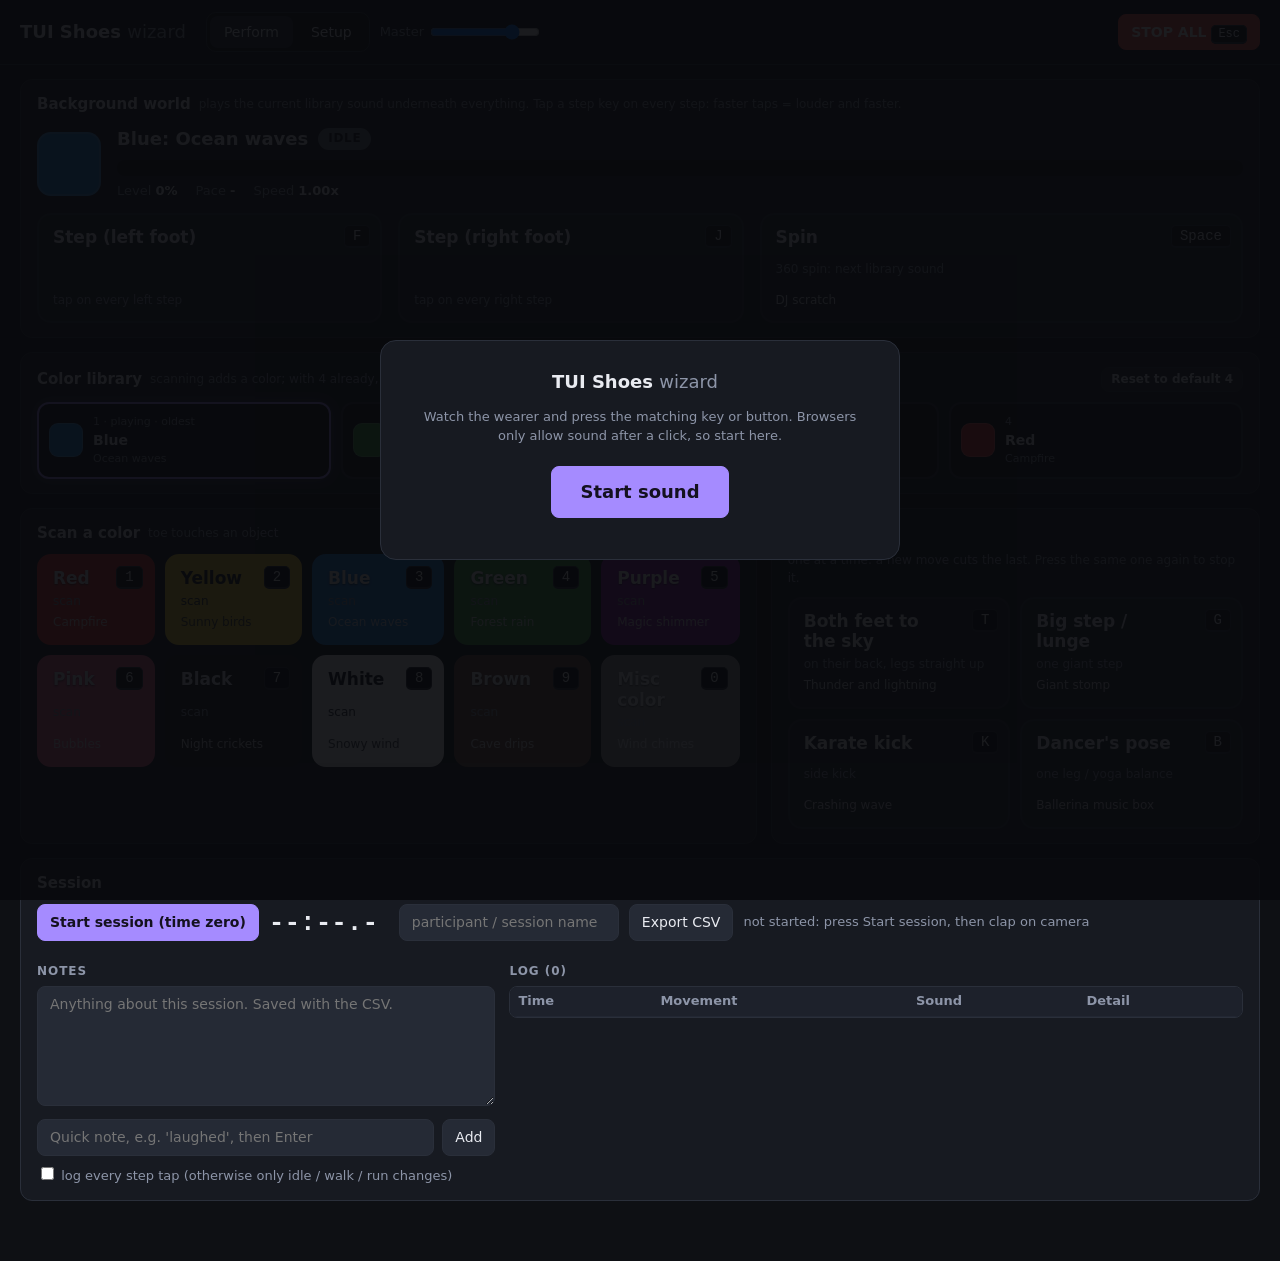
==== wizard/index.html @ 1b14ff3b "Add Wizard of Oz soundboard: tap-tempo world loop, color library, one-at-a-time moves, session log w" ====
<!doctype html>
<html lang="en">
<head>
<meta charset="utf-8">
<meta name="viewport" content="width=device-width,initial-scale=1">
<title>TUI Shoes: Wizard</title>
<link rel="icon" href="data:,">
<style>
:root{--bg:#0e1014;--panel:#171a21;--line:#2a2f3a;--text:#e9ebf1;--mute:#8d95a8;--accent:#a58bff;--ok:#4cc38a;--bad:#f5554a;--warn:#f5a54a}
*{box-sizing:border-box}
body{margin:0;background:var(--bg);color:var(--text);font:14px/1.45 system-ui,-apple-system,"Segoe UI",Roboto,sans-serif}
header{display:flex;flex-wrap:wrap;gap:10px;align-items:center;padding:12px 20px;border-bottom:1px solid var(--line);position:sticky;top:0;background:var(--bg);z-index:5}
h1{font-size:18px;margin:0 10px 0 0}
h1 span{color:var(--mute);font-weight:400}
h2{margin:0 0 10px;font-size:15px;display:flex;align-items:center;gap:8px;flex-wrap:wrap}
h3{margin:12px 0 6px;font-size:12px;color:var(--mute);text-transform:uppercase;letter-spacing:.08em}
button,select,input,textarea{background:#252a35;color:var(--text);border:1px solid var(--line);border-radius:8px;padding:7px 12px;font:inherit}
button{cursor:pointer}
button:hover{border-color:var(--accent)}
button.primary{background:var(--accent);border-color:var(--accent);color:#14111f;font-weight:650}
button.small{padding:3px 9px;font-size:12px}
.panic{background:var(--bad);border-color:var(--bad);color:#fff;font-weight:700;margin-left:auto}
.tabs{display:flex;gap:4px;background:#0a0c10;border:1px solid var(--line);border-radius:10px;padding:3px}
.tabs button{border:0;background:transparent;padding:6px 14px}
.tabs button.on{background:#252a35}
.tag{font-size:12px;color:var(--mute);font-weight:400}
.help{color:var(--mute);font-size:13px}
kbd{background:#0a0c10;border:1px solid var(--line);border-bottom-width:2px;border-radius:5px;padding:1px 6px;font:12px ui-monospace,Menlo,monospace;color:var(--text)}
main{display:grid;grid-template-columns:1fr 1fr;gap:14px;padding:14px 20px 60px;max-width:1400px;margin:0 auto}
.hidden{display:none!important}
.panel{background:var(--panel);border:1px solid var(--line);border-radius:12px;padding:14px 16px}
.full{grid-column:1/-1}
@media(max-width:900px){main{grid-template-columns:1fr}}
/* pads */
.pads{display:grid;gap:10px}
.pads.colors{grid-template-columns:repeat(5,1fr)}
.pads.moves{grid-template-columns:repeat(2,1fr)}
.pads.world{grid-template-columns:1fr 1fr 1.4fr}
@media(max-width:700px){.pads.colors{grid-template-columns:repeat(3,1fr)}}
.pad{position:relative;min-height:92px;border-radius:14px;border:2px solid var(--line);background:#1d212b;color:var(--text);text-align:left;padding:12px 14px;display:flex;flex-direction:column;justify-content:space-between;gap:4px;transition:transform .06s,box-shadow .15s}
.pad .nm{font-size:17px;font-weight:700;line-height:1.2;padding-right:44px}
.pad .hint{font-size:12px;color:var(--mute)}
.pad .snd{font-size:12px;opacity:.85}
.pad kbd{position:absolute;top:10px;right:10px;font-size:14px;padding:2px 8px}
.pad.hit{transform:scale(.97);box-shadow:0 0 0 3px var(--accent)}
.pad.playing{border-color:var(--accent);box-shadow:0 0 18px rgba(165,139,255,.35)}
.pad.color{min-height:84px}
.pad.color .nm{text-shadow:0 1px 2px rgba(0,0,0,.6)}
.pad.light{color:#14161c}
.pad.light .hint,.pad.light .snd{color:#2b2f3a}
.pad.light .nm{text-shadow:none}
.pad.big{min-height:110px}
/* world */
.world{display:grid;grid-template-columns:auto 1fr;gap:16px;align-items:center}
.swatch{width:64px;height:64px;border-radius:14px;background:#333;border:2px solid rgba(255,255,255,.15)}
.bar{height:16px;background:#0a0c10;border-radius:8px;overflow:hidden;position:relative}
.bar i{position:absolute;top:0;bottom:0;left:0;width:0;background:var(--accent);border-radius:8px;transition:width .1s}
.kv{display:flex;gap:18px;flex-wrap:wrap;font-size:13px;color:var(--mute);margin-top:6px}
.kv b{color:var(--text);font-variant-numeric:tabular-nums}
.badge{display:inline-block;padding:2px 10px;border-radius:999px;font-weight:700;font-size:12px;letter-spacing:.06em;background:#4a4f5c;color:#0e1014}
.badge.idle{background:#6b7280}.badge.walk{background:var(--ok)}.badge.run{background:var(--bad)}.badge.off{background:#2a2f3a;color:var(--mute)}
/* library */
.lib{display:grid;grid-template-columns:repeat(4,1fr);gap:10px}
.slot{border:2px solid var(--line);border-radius:12px;padding:10px;display:flex;gap:10px;align-items:center;background:#0f1217;min-height:62px}
.slot .sw{width:34px;height:34px;border-radius:9px;flex:none;border:1px solid rgba(255,255,255,.2)}
.slot.cur{border-color:var(--accent);box-shadow:0 0 14px rgba(165,139,255,.3)}
.slot .n{font-size:11px;color:var(--mute)}
.slot.empty{opacity:.4}
/* session */
.sessbar{display:flex;flex-wrap:wrap;gap:10px;align-items:center}
.clock{font:700 26px ui-monospace,Menlo,monospace;font-variant-numeric:tabular-nums;min-width:120px}
.sessgrid{display:grid;grid-template-columns:1fr 1.6fr;gap:14px;margin-top:10px}
@media(max-width:900px){.sessgrid{grid-template-columns:1fr}}
textarea{width:100%;min-height:120px;resize:vertical}
.logwrap{max-height:320px;overflow:auto;border:1px solid var(--line);border-radius:8px}
table.log{width:100%;border-collapse:collapse;font-size:13px}
table.log th{position:sticky;top:0;background:#1d212b;text-align:left;font-weight:600;color:var(--mute)}
table.log td,table.log th{padding:5px 8px;border-bottom:1px solid #222733}
table.log td.t{font-family:ui-monospace,Menlo,monospace;white-space:nowrap}
table.log tr.note td{color:var(--warn)}
table.log tr.sys td{color:var(--accent)}
/* setup */
table.setup{width:100%;border-collapse:collapse;font-size:13px}
table.setup th{text-align:left;color:var(--mute);font-weight:600;padding:6px}
table.setup td{padding:5px 6px;border-top:1px solid #222733;vertical-align:middle}
table.setup input[type=text]{width:100%;padding:5px 8px}
table.setup select{padding:5px 8px;max-width:220px}
table.setup input[type=range]{width:90px;vertical-align:middle}
table.setup input[type=color]{width:34px;height:28px;padding:0;border:0;background:none}
.keybtn{min-width:64px;font-family:ui-monospace,Menlo,monospace}
.keybtn.capturing{border-color:var(--warn);color:var(--warn)}
.filelab{font-size:12px;color:var(--mute);cursor:pointer;text-decoration:underline;white-space:nowrap}
.filelab input{display:none}
.grid2{display:grid;grid-template-columns:repeat(auto-fill,minmax(260px,1fr));gap:8px 18px}
.setrow{display:grid;grid-template-columns:150px 1fr 52px;gap:8px;align-items:center;font-size:13px}
.setrow input[type=range]{width:100%}
.btns{display:flex;flex-wrap:wrap;gap:8px;margin-top:10px}
/* overlays */
.overlay{position:fixed;inset:0;background:rgba(8,9,12,.92);display:flex;align-items:center;justify-content:center;z-index:20}
.overlay .card{background:var(--panel);border:1px solid var(--line);border-radius:16px;padding:28px 32px;max-width:520px;text-align:center}
.overlay .card button{font-size:18px;padding:12px 28px;margin-top:8px}
.flash{position:fixed;inset:0;background:#fff;opacity:0;pointer-events:none;z-index:30;transition:opacity .5s}
.flash.on{opacity:.85;transition:none}
.toast{position:fixed;bottom:20px;left:50%;transform:translateX(-50%);background:#252a35;border:1px solid var(--line);border-radius:10px;padding:10px 16px;z-index:25;opacity:0;transition:opacity .3s;pointer-events:none}
.toast.on{opacity:1}
</style>
</head>
<body>
<div class="overlay" id="startOverlay"><div class="card">
  <h1 style="margin-bottom:8px">TUI Shoes <span>wizard</span></h1>
  <p class="help">Watch the wearer and press the matching key or button. Browsers only allow sound after a click, so start here.</p>
  <button class="primary" id="startBtn">Start sound</button>
  <p class="help" id="startMsg"></p>
</div></div>

<header>
  <h1>TUI Shoes <span>wizard</span></h1>
  <nav class="tabs"><button data-tab="perform" class="on">Perform</button><button data-tab="setup">Setup</button></nav>
  <label class="help">Master <input type="range" id="masterVol" min="0" max="100" style="vertical-align:middle;width:110px"></label>
  <button class="panic" id="panicBtn" title="Stops every sound, including the background loop">STOP ALL <kbd>Esc</kbd></button>
</header>

<!-- ===================== PERFORM ===================== -->
<main id="perform">
  <section class="panel full">
    <h2>Background world <span class="tag">plays the current library sound underneath everything. Tap a step key on every step: faster taps = louder and faster.</span></h2>
    <div class="world">
      <div class="swatch" id="worldSwatch"></div>
      <div>
        <div style="display:flex;gap:10px;align-items:center;flex-wrap:wrap">
          <b style="font-size:18px" id="worldName">-</b>
          <span class="badge idle" id="worldState">IDLE</span>
        </div>
        <div class="bar" style="margin-top:8px"><i id="worldBar"></i></div>
        <div class="kv"><span>Level <b id="worldLevel">0%</b></span><span>Pace <b id="worldPace">-</b></span><span>Speed <b id="worldRate">1.00x</b></span><span id="worldDuck"></span></div>
      </div>
    </div>
    <div class="pads world" id="worldPads" style="margin-top:12px"></div>
  </section>

  <section class="panel full">
    <h2>Color library <span class="tag">scanning adds a color; with 4 already, the oldest is replaced. Spin moves to the next one.</span>
      <button class="small" id="libReset" style="margin-left:auto">Reset to default 4</button></h2>
    <div class="lib" id="lib"></div>
  </section>

  <section class="panel">
    <h2>Scan a color <span class="tag">toe touches an object</span></h2>
    <div class="pads colors" id="colorPads"></div>
  </section>

  <section class="panel">
    <h2>Moves <span class="tag">one at a time: a new move cuts the last. Press the same one again to stop it.</span></h2>
    <div class="pads moves" id="movePads"></div>
  </section>

  <section class="panel full">
    <h2>Session</h2>
    <div class="sessbar">
      <button class="primary" id="sessStart">Start session (time zero)</button>
      <span class="clock" id="sessClock">--:--.-</span>
      <input type="text" id="sessName" placeholder="participant / session name" style="min-width:220px">
      <button id="sessCsv">Export CSV</button>
      <span class="help" id="sessInfo"></span>
    </div>
    <div class="sessgrid">
      <div>
        <h3>Notes</h3>
        <textarea id="sessNotes" placeholder="Anything about this session. Saved with the CSV."></textarea>
        <div style="display:flex;gap:8px;margin-top:8px">
          <input type="text" id="quickNote" placeholder="Quick note, e.g. 'laughed', then Enter" style="flex:1">
          <button id="quickNoteBtn">Add</button>
        </div>
        <label class="help" style="display:block;margin-top:8px"><input type="checkbox" id="logEveryStep"> log every step tap (otherwise only idle / walk / run changes)</label>
      </div>
      <div>
        <h3>Log <span id="logCount"></span></h3>
        <div class="logwrap"><table class="log"><thead><tr><th>Time</th><th>Movement</th><th>Sound</th><th>Detail</th></tr></thead><tbody id="logBody"></tbody></table></div>
      </div>
    </div>
  </section>
</main>

<!-- ===================== SETUP ===================== -->
<main id="setup" class="hidden">
  <section class="panel full">
    <h2>Inputs <span class="tag">rename, change keys, swap sounds, add or remove. Saved in this browser automatically.</span></h2>
    <div style="overflow-x:auto"><table class="setup" id="setupTable"></table></div>
    <div class="btns">
      <button id="addMove">+ Add move</button>
      <button id="addColor">+ Add color</button>
      <button id="addStep">+ Add step key</button>
    </div>
    <p class="help">Types: <b>step</b> = tap on every step (drives the background loop's volume), <b>spin</b> = next library sound (with its own transition sound), <b>color</b> = a scan that goes into the library, <b>move</b> = a one-shot movement sound. <kbd>Esc</kbd> is always STOP ALL. Click a key, then press the new key.</p>
  </section>

  <section class="panel">
    <h2>Background world: walk / run by tap speed</h2>
    <div class="grid2" id="worldSettings"></div>
  </section>

  <section class="panel">
    <h2>Library</h2>
    <div class="setrow"><span>Library size</span><input type="range" id="libSize" min="1" max="8"><span class="help" id="libSizeN"></span></div>
    <h3>Starts with</h3>
    <div id="libDefaults" style="display:grid;grid-template-columns:repeat(2,1fr);gap:8px"></div>
    <h3>Scan sound</h3>
    <div style="display:flex;gap:8px;align-items:center;flex-wrap:wrap" id="scanCueRow"></div>
  </section>

  <section class="panel full">
    <h2>Save / load this setup</h2>
    <div class="btns" style="margin-top:0">
      <button id="exportCfg">Export setup (with sound files)</button>
      <label class="filelab" style="align-self:center"><button id="importBtn" onclick="this.nextElementSibling.click()" type="button">Import setup</button><input type="file" id="importCfg" accept=".json,application/json"></label>
      <button id="resetCfg">Reset everything to defaults</button>
    </div>
    <p class="help">The export is one .json file that includes any sound files you loaded, so you can move the whole setup to another laptop.</p>
  </section>
</main>

<div class="flash" id="flash"></div>
<div class="toast" id="toast"></div>

<script>
'use strict';
const $ = id => document.getElementById(id);
const clamp = (v, a, b) => Math.min(b, Math.max(a, v));
const R = Math.random;
const SR = 44100;
const uid = p => p + Math.random().toString(36).slice(2, 8);
const keyLabel = k => k === ' ' ? 'Space' : (k || '').toUpperCase();
function toast(msg){ const t = $('toast'); t.textContent = msg; t.classList.add('on'); clearTimeout(toast.h); toast.h = setTimeout(() => t.classList.remove('on'), 2500); }
function load(k, d){ try{ const v = localStorage.getItem('wiz_' + k); return v ? JSON.parse(v) : d; }catch(e){ return d; } }
function save(k, v){ try{ localStorage.setItem('wiz_' + k, JSON.stringify(v)); }catch(e){ toast('Could not save: ' + e.message); } }

// =====================================================================
// Built-in placeholder sounds (made in the browser, no files needed)
// =====================================================================
function noiseBuf(oc, sec, brown){
  const b = oc.createBuffer(1, Math.round(oc.sampleRate * sec), oc.sampleRate), d = b.getChannelData(0);
  let last = 0;
  for (let i = 0; i < d.length; i++){ const w = R() * 2 - 1; if (brown){ last = (last + 0.02 * w) / 1.02; d[i] = last * 3.5; } else d[i] = w; }
  return b;
}
function out(oc, nodes){ for (let i = 0; i < nodes.length - 1; i++) nodes[i].connect(nodes[i + 1]); nodes[nodes.length - 1].connect(oc.destination); return nodes[0]; }
function filt(oc, type, f, q){ const n = oc.createBiquadFilter(); n.type = type; n.frequency.value = f; if (q) n.Q.value = q; return n; }
function gainN(oc, v){ const g = oc.createGain(); g.gain.value = v; return g; }
function panN(oc, p){ const n = oc.createStereoPanner(); n.pan.value = clamp(p, -1, 1); return n; }
function envG(oc, t, peak, attack, decay){
  const g = oc.createGain(); g.gain.setValueAtTime(0.0001, t);
  g.gain.exponentialRampToValueAtTime(peak, t + attack); g.gain.exponentialRampToValueAtTime(0.0001, t + attack + decay); return g;
}
function bufSrc(oc, buf){ const s = oc.createBufferSource(); s.buffer = buf; return s; }
function burst(oc, nb, t, dur, peak, type, freq, q, p = 0){
  const s = bufSrc(oc, nb); out(oc, [s, filt(oc, type, freq, q), envG(oc, t, peak, 0.001, dur), panN(oc, p)]);
  s.start(t, R() * 0.4); s.stop(t + dur + 0.03);
}
function tone(oc, {type = 'sine', f, f2, t, dur, peak, attack = 0.005, p = 0}){
  const o = oc.createOscillator(); o.type = type; o.frequency.setValueAtTime(f, t);
  if (f2) o.frequency.exponentialRampToValueAtTime(f2, t + attack + dur * 0.7);
  out(oc, [o, envG(oc, t, peak, attack, dur), panN(oc, p)]); o.start(t); o.stop(t + attack + dur + 0.05);
}
function noiseBed(oc, sec, type, f, q, level, brown){ const s = bufSrc(oc, noiseBuf(oc, sec + 1, brown)); out(oc, [s, filt(oc, type, f, q), gainN(oc, level)]); s.start(0); return s; }
function curve(sec, fn, n = 600){ const c = new Float32Array(n); for (let k = 0; k < n; k++) c[k] = fn(k / (n - 1) * sec); return c; }
const midi = m => 440 * Math.pow(2, (m - 69) / 12);
// blend the end into the start so a loop has no click
function loopable(buf, fade = 0.3){
  const N = Math.round(fade * buf.sampleRate), L = buf.length - N;
  const o = new AudioBuffer({numberOfChannels: buf.numberOfChannels, length: L, sampleRate: buf.sampleRate});
  for (let c = 0; c < buf.numberOfChannels; c++){
    const s = buf.getChannelData(c), d = o.getChannelData(c); d.set(s.subarray(0, L));
    for (let i = 0; i < N; i++){ const a = Math.sin(i / N * Math.PI / 2), b = Math.cos(i / N * Math.PI / 2); d[i] = s[i] * a + s[L + i] * b; }
  }
  return o;
}

const BUILTINS = {
  // ---------- loops (background world) ----------
  fire:    {label: 'Campfire', loop: true, sec: 8, make(oc, sec){
    noiseBed(oc, sec, 'lowpass', 500, 0, 0.55, true);
    const nb = noiseBuf(oc, 1);
    for (let i = 0; i < 380; i++) burst(oc, nb, R() * sec, 0.002 + R() * 0.012, 0.03 + R() ** 3 * 0.6, 'bandpass', 800 + R() * 3500, 2, R() * 1.2 - 0.6);
    for (let i = 0; i < 14; i++) burst(oc, nb, R() * sec, 0.04, 0.5, 'lowpass', 1500, 0.7, R() - 0.5);
  }},
  birds:   {label: 'Sunny birds', loop: true, sec: 8, make(oc, sec){
    noiseBed(oc, sec, 'highpass', 2500, 0.7, 0.015);
    for (let i = 0; i < 24; i++){
      const t = R() * (sec - 0.6), base = 2600 + R() * 2000, n = 2 + Math.floor(R() * 4), p = R() * 1.6 - 0.8;
      for (let j = 0; j < n; j++) tone(oc, {f: base * (0.9 + R() * 0.2), f2: base * (1.3 + R() * 0.4), t: t + j * 0.09, dur: 0.06, peak: 0.07 + R() * 0.06, attack: 0.004, p});
    }
  }},
  ocean:   {label: 'Ocean waves', loop: true, sec: 8, make(oc, sec){
    [[-0.5, 0], [0.5, 0.5]].forEach(([p, off]) => {
      const s1 = bufSrc(oc, noiseBuf(oc, sec + 1)), g1 = oc.createGain();
      g1.gain.setValueCurveAtTime(curve(sec, t => 0.06 + 0.55 * Math.sin(Math.PI * (((t % 4) / 4 + off / 4) % 1)) ** 2), 0, sec);
      out(oc, [s1, filt(oc, 'lowpass', 650), g1, panN(oc, p)]); s1.start(0);
      const s2 = bufSrc(oc, noiseBuf(oc, sec + 1)), g2 = oc.createGain();
      g2.gain.setValueCurveAtTime(curve(sec, t => 0.01 + 0.22 * Math.max(0, Math.sin(Math.PI * (((t % 4) / 4 + off / 4 + 0.85) % 1))) ** 6), 0, sec);
      out(oc, [s2, filt(oc, 'bandpass', 2600, 0.7), g2, panN(oc, p)]); s2.start(0);
    });
  }},
  rain:    {label: 'Forest rain', loop: true, sec: 8, make(oc, sec){
    const s = bufSrc(oc, noiseBuf(oc, sec + 1)); out(oc, [s, filt(oc, 'highpass', 500), filt(oc, 'lowpass', 3500), gainN(oc, 0.3)]); s.start(0);
    const nb = noiseBuf(oc, 1);
    for (let i = 0; i < 900; i++) burst(oc, nb, R() * sec, 0.008 + R() * 0.03, 0.04 + R() * R() * 0.35, 'bandpass', 1500 + R() * 5500, 1.5, R() * 2 - 1);
  }},
  shimmer: {label: 'Magic shimmer', loop: true, sec: 8, make(oc, sec){
    [74, 78, 81, 85].forEach((m, i) => {
      const o = oc.createOscillator(); o.frequency.value = midi(m);
      const g = gainN(oc, 0.045), lfo = oc.createOscillator(), lg = gainN(oc, 0.03);
      lfo.frequency.value = 0.25 * (i + 1); lfo.connect(lg); lg.connect(g.gain);
      out(oc, [o, g, panN(oc, i / 2 - 0.75)]); o.start(0); o.stop(sec); lfo.start(0); lfo.stop(sec);
    });
    for (let i = 0; i < 26; i++) tone(oc, {f: 1800 + R() * 4000, t: R() * (sec - 0.6), dur: 0.5, peak: 0.04, attack: 0.01, p: R() * 2 - 1});
  }},
  bubbles: {label: 'Bubbles', loop: true, sec: 8, make(oc, sec){
    noiseBed(oc, sec, 'lowpass', 400, 0, 0.06);
    for (let i = 0; i < 45; i++){ const f = 250 + R() * 700; tone(oc, {f, f2: f * (2 + R()), t: R() * (sec - 0.2), dur: 0.09, peak: 0.12 + R() * 0.15, attack: 0.003, p: R() * 1.6 - 0.8}); }
  }},
  night:   {label: 'Night crickets', loop: true, sec: 8, make(oc, sec){
    noiseBed(oc, sec, 'lowpass', 250, 0, 0.15, true);
    const o = oc.createOscillator(); o.frequency.value = 55; out(oc, [o, gainN(oc, 0.05)]); o.start(0); o.stop(sec);
    [[4400, -0.5, 0], [5100, 0.5, 0.4]].forEach(([f, p, off]) => {
      for (let t = off; t < sec - 0.3; t += 0.8 + R() * 0.4){ const n = 3 + Math.floor(R() * 3); for (let j = 0; j < n; j++) tone(oc, {f, t: t + j * 0.04, dur: 0.018, peak: 0.035, attack: 0.002, p}); }
    });
  }},
  wind:    {label: 'Snowy wind', loop: true, sec: 8, make(oc, sec){
    [[-0.5, 0], [0.5, 1.7]].forEach(([p, ph]) => {
      const s = bufSrc(oc, noiseBuf(oc, sec + 1)), bp = filt(oc, 'bandpass', 600, 1.2), g = oc.createGain();
      bp.frequency.setValueCurveAtTime(curve(sec, t => 350 + 500 * (0.5 + 0.5 * Math.sin(2 * Math.PI * t / 8 + ph))), 0, sec);
      g.gain.setValueCurveAtTime(curve(sec, t => 0.12 + 0.25 * (0.5 + 0.5 * Math.sin(2 * Math.PI * t / 4 + ph))), 0, sec);
      out(oc, [s, bp, g, panN(oc, p)]); s.start(0);
    });
  }},
  cave:    {label: 'Cave drips', loop: true, sec: 8, make(oc, sec){
    noiseBed(oc, sec, 'lowpass', 160, 0, 0.6, true);
    for (let i = 0; i < 16; i++){
      const t = R() * (sec - 0.6), f = 700 + R() * 900, p = R() * 1.6 - 0.8;
      [[0, 1], [0.19, 0.38], [0.38, 0.14]].forEach(([dt, a]) => tone(oc, {f, f2: f * 1.7, t: t + dt, dur: 0.06, peak: 0.22 * a, attack: 0.002, p}));
    }
  }},
  chimes:  {label: 'Wind chimes', loop: true, sec: 8, make(oc, sec){
    noiseBed(oc, sec, 'lowpass', 400, 0, 0.05);
    const notes = [72, 74, 76, 79, 81, 84, 86, 88];
    for (let i = 0; i < 18; i++){
      const t = 0.05 + R() * (sec - 0.6), f = midi(notes[Math.floor(R() * notes.length)]), p = R() * 1.6 - 0.8;
      [[1, 1], [2.76, 0.35], [5.4, 0.15]].forEach(([m, a]) => tone(oc, {f: f * m, t, dur: 2.8 / m, peak: 0.13 * a, attack: 0.004, p}));
    }
  }},
  // ---------- one-shots (moves, transitions) ----------
  thunder: {label: 'Thunder and lightning', loop: false, sec: 6, make(oc, sec){
    const nb = noiseBuf(oc, 1);
    burst(oc, nb, 0.02, 0.5, 0.5, 'highpass', 3000, 0.7, 0.3);
    burst(oc, nb, 0.05, 0.3, 0.9, 'highpass', 1200, 0.7, -0.2);
    burst(oc, nb, 0.08, 0.6, 0.7, 'bandpass', 600, 1, 0);
    const s = bufSrc(oc, noiseBuf(oc, sec + 1, true)), g = oc.createGain();
    g.gain.setValueCurveAtTime(curve(sec, t => t < 0.35 ? t / 0.35 : Math.exp(-(t - 0.35) / 1.6) * (0.7 + 0.3 * Math.sin(t * 5) * Math.sin(t * 1.3))), 0, sec);
    out(oc, [s, filt(oc, 'lowpass', 220), g, gainN(oc, 1.3)]); s.start(0);
  }},
  stomp:   {label: 'Giant stomp', loop: false, sec: 2.8, make(oc){
    const nb = noiseBuf(oc, 1);
    tone(oc, {f: 75, f2: 30, t: 0.02, dur: 1.2, peak: 1.0, attack: 0.005});
    burst(oc, nb, 0.01, 0.5, 1.0, 'lowpass', 150, 0.7);
    burst(oc, nb, 0.01, 0.25, 0.5, 'bandpass', 400, 0.8);
    for (let i = 0; i < 30; i++){ const t = 0.08 + R() * 0.9; burst(oc, nb, t, 0.01 + R() * 0.03, (0.05 + R() * 0.15) * (1 - t), 'bandpass', 900 + R() * 2500, 1.5, R() * 1.4 - 0.7); }
    const s = bufSrc(oc, noiseBuf(oc, 3, true)); out(oc, [s, filt(oc, 'lowpass', 100), envG(oc, 0.02, 0.5, 0.05, 2.2)]); s.start(0);
  }},
  wave:    {label: 'Crashing wave', loop: false, sec: 5, make(oc){
    const s1 = bufSrc(oc, noiseBuf(oc, 5)), lp = filt(oc, 'lowpass', 300), g1 = oc.createGain();
    lp.frequency.setValueAtTime(300, 0); lp.frequency.linearRampToValueAtTime(2800, 1.7);
    g1.gain.setValueAtTime(0.02, 0); g1.gain.linearRampToValueAtTime(0.6, 1.7); g1.gain.exponentialRampToValueAtTime(0.0001, 3.2);
    out(oc, [s1, lp, g1]); s1.start(0);
    const s2 = bufSrc(oc, noiseBuf(oc, 5)); out(oc, [s2, filt(oc, 'highpass', 150), envG(oc, 1.6, 1.0, 0.1, 3.2)]); s2.start(0);
    const s3 = bufSrc(oc, noiseBuf(oc, 5)); out(oc, [s3, filt(oc, 'bandpass', 5000, 0.8), envG(oc, 1.8, 0.35, 0.2, 2.8)]); s3.start(0);
    tone(oc, {f: 65, f2: 40, t: 1.65, dur: 1.0, peak: 0.6});
  }},
  ballerina: {label: 'Ballerina music box', loop: false, sec: 8.5, make(oc){
    const mel = [76, 79, 84, 83, 79, 76, 77, 81, 86, 84, 81, 77, 76, 79, 84, 86, 84, 83, 81, 79, 77, 76, 72, 0];
    const bass = [48, 53, 48, 55, 48, 53, 55, 48], step = 0.3;
    mel.forEach((m, i) => { if (!m) return; const t = 0.05 + i * step, f = midi(m), p = (i % 3 - 1) * 0.3;
      tone(oc, {f, t, dur: 1.1, peak: 0.22, attack: 0.003, p}); tone(oc, {f: f * 3, t, dur: 0.4, peak: 0.05, attack: 0.002, p}); });
    bass.forEach((m, i) => tone(oc, {type: 'triangle', f: midi(m), t: 0.05 + i * 3 * step, dur: 0.8, peak: 0.12}));
  }},
  scratch: {label: 'DJ scratch', loop: false, sec: 0.9, make(oc, sec){
    const fc = curve(sec, t => 150 + 650 * Math.abs(Math.sin(2 * Math.PI * t * 2.2)), 200);
    const o = oc.createOscillator(); o.type = 'sawtooth'; o.frequency.setValueCurveAtTime(fc, 0, sec);
    const bp = filt(oc, 'bandpass', 800, 1.5); bp.frequency.setValueCurveAtTime(fc.map(v => v * 3), 0, sec);
    const n = bufSrc(oc, noiseBuf(oc, 1)), ng = gainN(oc, 0.4), g = oc.createGain();
    g.gain.setValueCurveAtTime(curve(sec, t => Math.sqrt(Math.sin(Math.PI * t / sec)) * (0.35 + 0.65 * Math.abs(Math.sin(2 * Math.PI * t * 2.2))), 200), 0, sec);
    o.connect(bp); n.connect(ng); ng.connect(bp); out(oc, [bp, g, gainN(oc, 0.8)]);
    o.start(0); o.stop(sec); n.start(0); n.stop(sec);
  }},
  scan:    {label: 'Scan blip', loop: false, sec: 0.4, make(oc){
    tone(oc, {f: 1200, t: 0.01, dur: 0.08, peak: 0.25}); tone(oc, {f: 1800, t: 0.12, dur: 0.12, peak: 0.25});
  }},
};
const builtinLabel = id => (BUILTINS[id] || {}).label || id;

// =====================================================================
// Setup (config) with defaults
// =====================================================================
function defaultConfig(){
  const color = (id, name, hex, key, builtin) => ({id, type: 'color', name, hint: 'scan', key, color: hex, sound: {builtin}, volume: 80});
  return {
    version: 1,
    inputs: [
      {id: 'stepL', type: 'step', name: 'Step (left foot)', hint: 'tap on every left step', key: 'f'},
      {id: 'stepR', type: 'step', name: 'Step (right foot)', hint: 'tap on every right step', key: 'j'},
      {id: 'spin', type: 'spin', name: 'Spin', hint: '360 spin: next library sound', key: ' ', sound: {builtin: 'scratch'}, volume: 90},
      color('red', 'Red', '#e53935', '1', 'fire'),
      color('yellow', 'Yellow', '#fdd835', '2', 'birds'),
      color('blue', 'Blue', '#1e88e5', '3', 'ocean'),
      color('green', 'Green', '#43a047', '4', 'rain'),
      color('purple', 'Purple', '#8e24aa', '5', 'shimmer'),
      color('pink', 'Pink', '#f06292', '6', 'bubbles'),
      color('black', 'Black', '#1b1b1b', '7', 'night'),
      color('white', 'White', '#f5f5f5', '8', 'wind'),
      color('brown', 'Brown', '#795548', '9', 'cave'),
      color('misc', 'Misc color', '#9e9e9e', '0', 'chimes'),
      {id: 'sky', type: 'move', name: 'Both feet to the sky', hint: 'on their back, legs straight up', key: 't', sound: {builtin: 'thunder'}, volume: 100},
      {id: 'lunge', type: 'move', name: 'Big step / lunge', hint: 'one giant step', key: 'g', sound: {builtin: 'stomp'}, volume: 100},
      {id: 'kick', type: 'move', name: 'Karate kick', hint: 'side kick', key: 'k', sound: {builtin: 'wave'}, volume: 100},
      {id: 'dancer', type: 'move', name: "Dancer's pose", hint: 'one leg / yoga balance', key: 'b', sound: {builtin: 'ballerina'}, volume: 90},
    ],
    library: {size: 4, defaults: ['blue', 'green', 'yellow', 'red']},
    world: {idle: 25, walk: 60, run: 100, walkMs: 600, runMs: 350, stopMs: 2000, speedUp: 15, duck: 30},
    scanCue: {sound: {builtin: 'scan'}, volume: 60},
  };
}
let config = load('config', null) || defaultConfig();
const inputById = id => config.inputs.find(i => i.id === id);
const inputsOf = type => config.inputs.filter(i => i.type === type);
function saveConfig(){ save('config', config); }

// =====================================================================
// Sound files (IndexedDB, so loaded files survive a reload)
// =====================================================================
const idb = {
  db: null,
  open(){ return this.db ? Promise.resolve(this.db) : new Promise((res, rej) => {
    const r = indexedDB.open('tui-wizard', 1);
    r.onupgradeneeded = () => r.result.createObjectStore('sounds');
    r.onsuccess = () => { this.db = r.result; res(this.db); }; r.onerror = () => rej(r.error);
  }); },
  async op(mode, fn){ const db = await this.open(); return new Promise((res, rej) => { const tx = db.transaction('sounds', mode); const q = fn(tx.objectStore('sounds')); tx.oncomplete = () => res(q && q.result); tx.onerror = () => rej(tx.error); }); },
  put(id, v){ return this.op('readwrite', s => s.put(v, id)); },
  get(id){ return this.op('readonly', s => s.get(id)); },
  del(id){ return this.op('readwrite', s => s.delete(id)); },
};
const soundLabel = s => !s ? '-' : s.file ? s.fileName : builtinLabel(s.builtin);

// =====================================================================
// Audio engine
// =====================================================================
let ctx = null, master, comp, worldBus, duckGain, started = false;
const buffers = new Map();   // 'b:thunder' / 'f:<id>' -> AudioBuffer
const soundKey = s => !s ? '' : s.file ? 'f:' + s.file : 'b:' + s.builtin;

async function renderBuiltin(id){
  const def = BUILTINS[id]; if (!def) return null;
  const oc = new OfflineAudioContext(2, Math.round(SR * def.sec), SR);
  def.make(oc, def.sec);
  const buf = await oc.startRendering();
  return def.loop ? loopable(buf) : buf;
}
async function getBuffer(s){
  const k = soundKey(s); if (!k) return null;
  if (buffers.has(k)) return buffers.get(k);
  let buf = null;
  try{
    if (s.file){ const rec = await idb.get(s.file); if (rec) buf = await ctx.decodeAudioData(rec.data.slice(0)); }
    else buf = await renderBuiltin(s.builtin);
  }catch(e){ toast('Could not load sound: ' + soundLabel(s)); }
  if (buf) buffers.set(k, buf);
  return buf;
}
async function preloadAll(){
  const all = [...config.inputs.map(i => i.sound).filter(Boolean), config.scanCue.sound];
  await Promise.all(Object.keys(BUILTINS).map(id => getBuffer({builtin: id})));
  await Promise.all(all.map(getBuffer));
}

async function start(){
  ctx = new (window.AudioContext || window.webkitAudioContext)({latencyHint: 'interactive'});
  comp = ctx.createDynamicsCompressor(); comp.threshold.value = -8; comp.ratio.value = 4;
  master = ctx.createGain(); master.gain.value = load('master', 90) / 100;
  worldBus = ctx.createGain(); worldBus.gain.value = 0;
  duckGain = ctx.createGain(); duckGain.gain.value = 1;
  worldBus.connect(duckGain); duckGain.connect(master); master.connect(comp); comp.connect(ctx.destination);
  $('startMsg').textContent = 'Making the placeholder sounds...';
  await ctx.resume();
  await preloadAll();
  started = true;
  $('startOverlay').classList.add('hidden');
  await updateWorldSound();
  setInterval(worldTick, 50);
}

// ---------- one channel for movement sounds: a new one cuts the last ----------
let moveVoice = null;   // {src, gain, inputId}
function stopMoveVoice(fade = 0.04){
  if (!moveVoice) return;
  const v = moveVoice; moveVoice = null;
  const t = ctx.currentTime; v.gain.gain.cancelScheduledValues(t); v.gain.gain.setValueAtTime(v.gain.gain.value, t); v.gain.gain.linearRampToValueAtTime(0, t + fade);
  try{ v.src.stop(t + fade + 0.01); }catch(e){}
  unduck();
}
async function playMove(inp, sound = inp.sound, volume = inp.volume){
  const buf = await getBuffer(sound); if (!buf) return null;
  stopMoveVoice();
  const src = ctx.createBufferSource(); src.buffer = buf;
  const g = ctx.createGain(); g.gain.value = (volume ?? 100) / 100;
  src.connect(g); g.connect(master); src.start();
  const v = {src, gain: g, inputId: inp.id}; moveVoice = v;
  duck();
  src.onended = () => { if (moveVoice === v){ moveVoice = null; unduck(); } refreshPlaying(); };
  refreshPlaying();
  return v;
}
function duck(){ duckGain.gain.setTargetAtTime(config.world.duck / 100, ctx.currentTime, 0.05); $('worldDuck').textContent = 'ducked under a move'; }
function unduck(){ duckGain.gain.setTargetAtTime(1, ctx.currentTime, 0.25); $('worldDuck').textContent = ''; }

async function playCue(sound, volume){
  const buf = await getBuffer(sound); if (!buf) return;
  const src = ctx.createBufferSource(); src.buffer = buf;
  const g = ctx.createGain(); g.gain.value = volume / 100; src.connect(g); g.connect(master); src.start();
}
function syncBeep(){
  const t = ctx.currentTime, o = ctx.createOscillator(), g = ctx.createGain();
  o.frequency.value = 1000; g.gain.setValueAtTime(0.0001, t); g.gain.exponentialRampToValueAtTime(0.6, t + 0.01); g.gain.setValueAtTime(0.6, t + 0.25); g.gain.exponentialRampToValueAtTime(0.0001, t + 0.3);
  o.connect(g); g.connect(master); o.start(t); o.stop(t + 0.35);
}

// ---------- background world: current library sound, volume from step taps ----------
let library = load('library', null) || [...config.library.defaults];
let libIndex = clamp(load('libIndex', 0), 0, Math.max(0, library.length - 1));
let worldOn = true, worldVoice = null, taps = [], paceState = 'idle', worldRateNow = 1;
const currentColor = () => inputById(library[libIndex]);
function saveLibrary(){ save('library', library); save('libIndex', libIndex); }

async function updateWorldSound(){
  const col = currentColor(), s = col && col.sound, k = soundKey(s);
  if (worldVoice && worldVoice.key === k) return;
  const old = worldVoice; worldVoice = null;
  if (old){ const t = ctx.currentTime; old.gain.gain.setTargetAtTime(0, t, 0.12); setTimeout(() => { try{ old.src.stop(); }catch(e){} }, 900); }
  if (!s) return;
  const buf = await getBuffer(s); if (!buf) return;
  const src = ctx.createBufferSource(); src.buffer = buf; src.loop = true; src.playbackRate.value = worldRateNow;
  const g = ctx.createGain(); g.gain.value = 0; g.gain.setTargetAtTime((col.volume ?? 80) / 100, ctx.currentTime, 0.15);
  src.connect(g); g.connect(worldBus); src.start();
  worldVoice = {src, gain: g, key: k};
}

function paceInterval(now){
  const w = config.world;
  if (!taps.length || now - taps[taps.length - 1] > w.stopMs) return null;
  const d = []; for (let i = Math.max(1, taps.length - 3); i < taps.length; i++) d.push(taps[i] - taps[i - 1]);
  const ok = d.filter(x => x <= w.stopMs).sort((a, b) => a - b);
  return ok.length ? ok[Math.floor(ok.length / 2)] : Infinity;
}
function worldTick(){
  const now = performance.now(), w = config.world, iv = paceInterval(now);
  let level = w.idle, rate = 1, state = 'idle';
  if (iv !== null){
    const f = iv === Infinity ? 0 : clamp((w.walkMs - iv) / Math.max(1, w.walkMs - w.runMs), 0, 1);
    level = w.walk + (w.run - w.walk) * f; rate = 1 + (w.speedUp / 100) * f;
    state = f >= 0.5 ? 'run' : 'walk';
  }
  if (!worldOn){ level = 0; state = 'off'; }
  worldBus.gain.setTargetAtTime(level / 100, ctx.currentTime, 0.12);
  worldRateNow = rate;
  if (worldVoice) worldVoice.src.playbackRate.setTargetAtTime(rate, ctx.currentTime, 0.2);
  if (state !== paceState && state !== 'off' && paceState !== 'off'){
    const spm = iv && iv !== Infinity ? Math.round(60000 / iv) : null;
    logRow({movement: state === 'idle' ? 'Stopped stepping' : state === 'walk' ? 'Walking' : 'Running', sound: soundLabel((currentColor() || {}).sound),
      detail: state === 'idle' ? `back to idle level ${w.idle}%` : `${spm ? spm + ' steps/min, ' : ''}level ${Math.round(level)}%`, kind: 'pace'});
  }
  paceState = state;
  // display
  $('worldBar').style.width = level + '%';
  $('worldLevel').textContent = Math.round(level) + '%';
  $('worldPace').textContent = iv && iv !== Infinity ? Math.round(60000 / iv) + ' steps/min' : '-';
  $('worldRate').textContent = rate.toFixed(2) + 'x';
  const b = $('worldState'); b.textContent = state.toUpperCase(); b.className = 'badge ' + state;
}

// =====================================================================
// What each input does
// =====================================================================
async function trigger(inp, via){
  if (!started) return;
  flashPad(inp.id);
  if (inp.type === 'step'){
    worldOn = true;
    taps.push(performance.now()); if (taps.length > 6) taps.shift();
    if ($('logEveryStep').checked) logRow({movement: inp.name, sound: '', detail: 'step tap', via, kind: 'step'});
    return;
  }
  if (inp.type === 'spin'){
    worldOn = true;
    await playMove(inp);
    const before = currentColor();
    if (library.length) libIndex = (libIndex + 1) % library.length;
    saveLibrary(); renderLibrary();
    setTimeout(updateWorldSound, 250);
    const now = currentColor();
    logRow({movement: inp.name, sound: soundLabel(inp.sound), via,
      detail: library.length ? `${before ? before.name : '-'} -> ${now ? now.name : '-'} (${libIndex + 1} of ${library.length})` : 'library is empty'});
    return;
  }
  if (inp.type === 'color'){
    worldOn = true;
    playCue(config.scanCue.sound, config.scanCue.volume);
    const at = library.indexOf(inp.id);
    let detail;
    if (at >= 0){ libIndex = at; detail = `already in library (slot ${at + 1})`; }
    else {
      library.push(inp.id);
      let dropped = null;
      while (library.length > config.library.size) dropped = library.shift();
      libIndex = library.length - 1;
      detail = dropped ? `added, replaced oldest: ${(inputById(dropped) || {name: dropped}).name}` : `added to slot ${libIndex + 1}`;
    }
    saveLibrary(); renderLibrary(); updateWorldSound();
    logRow({movement: 'Scan: ' + inp.name, sound: soundLabel(inp.sound), detail, via});
    return;
  }
  if (inp.type === 'move'){
    if (moveVoice && moveVoice.inputId === inp.id){
      stopMoveVoice(0.15); refreshPlaying();
      logRow({movement: inp.name, sound: soundLabel(inp.sound), detail: 'stopped (pressed again)', via});
      return;
    }
    const cut = moveVoice && inputById(moveVoice.inputId);
    await playMove(inp);
    logRow({movement: inp.name, sound: soundLabel(inp.sound), detail: cut ? `cut ${cut.name}` : '', via});
  }
}

function stopAll(via){
  if (!started) return;
  stopMoveVoice(0.03);
  worldOn = false; taps = [];
  worldBus.gain.cancelScheduledValues(ctx.currentTime); worldBus.gain.setTargetAtTime(0, ctx.currentTime, 0.02);
  refreshPlaying();
  logRow({movement: 'STOP ALL', sound: '', detail: 'everything silenced. Any step, scan or spin brings the world back', via, kind: 'sys'});
}

// =====================================================================
// Session log
// =====================================================================
let session = load('session', {t0: null, name: '', notes: '', rows: []});
function saveSession(){ save('session', session); }
function fmtElapsed(ms){
  if (ms == null) return '--:--.-';
  const s = Math.max(0, ms) / 1000, m = Math.floor(s / 60);
  return `${String(m).padStart(2, '0')}:${(s % 60).toFixed(1).padStart(4, '0')}`;
}
function logRow({movement, sound = '', detail = '', via = '', kind = 'trigger'}){
  const now = Date.now();
  session.rows.push({elapsed: session.t0 ? now - session.t0 : null, wall: new Date(now).toISOString(), movement, sound, detail, via, kind});
  saveSession(); renderLog();
}
function renderLog(){
  const rows = session.rows.slice(-400).reverse();
  $('logBody').innerHTML = rows.map(r => `<tr class="${r.kind === 'note' ? 'note' : r.kind === 'sys' ? 'sys' : ''}"><td class="t">${fmtElapsed(r.elapsed)}</td><td>${esc(r.movement)}</td><td>${esc(r.sound)}</td><td>${esc(r.detail)}</td></tr>`).join('');
  $('logCount').textContent = `(${session.rows.length})`;
  $('sessInfo').textContent = session.t0 ? 'started ' + new Date(session.t0).toLocaleTimeString() : 'not started: press Start session, then clap on camera';
}
const esc = s => String(s ?? '').replace(/[&<>"]/g, c => ({'&': '&amp;', '<': '&lt;', '>': '&gt;', '"': '&quot;'}[c]));
function startSession(){
  if (session.rows.length && !confirm('Start a new session? This clears the current log. Export the CSV first if you need it.')) return;
  session = {t0: Date.now(), name: $('sessName').value, notes: '', rows: []};
  $('sessNotes').value = '';
  if (started) syncBeep();
  const fl = $('flash'); fl.classList.add('on'); setTimeout(() => fl.classList.remove('on'), 120);
  logRow({movement: 'SESSION START', detail: 'time zero (sync beep + white flash). Clap on camera now.', kind: 'sys'});
}
function exportCsv(){
  const q = v => `"${String(v ?? '').replace(/"/g, '""')}"`;
  const lines = [['elapsed_s', 'elapsed', 'wall_time', 'movement', 'sound', 'detail', 'via', 'type'].join(',')];
  for (const r of session.rows) lines.push([r.elapsed == null ? '' : (r.elapsed / 1000).toFixed(2), fmtElapsed(r.elapsed), r.wall, r.movement, r.sound, r.detail, r.via, r.kind].map(q).join(','));
  lines.push(['', '', '', 'SESSION NOTES', '', session.notes, '', 'notes'].map(q).join(','));
  const name = (session.name || 'session').replace(/[^\w-]+/g, '_');
  const date = new Date(session.t0 || Date.now()).toISOString().slice(0, 16).replace(/[:T]/g, '-');
  download(new Blob([lines.join('\n')], {type: 'text/csv'}), `tui-shoes-${name}-${date}.csv`);
}
function download(blob, name){
  const a = document.createElement('a'); a.href = URL.createObjectURL(blob); a.download = name; document.body.appendChild(a); a.click(); a.remove();
  setTimeout(() => URL.revokeObjectURL(a.href), 2000);
}
setInterval(() => { $('sessClock').textContent = session.t0 ? fmtElapsed(Date.now() - session.t0) : '--:--.-'; }, 100);

// =====================================================================
// Perform view
// =====================================================================
function isLight(hex){ const n = parseInt((hex || '#000').slice(1), 16); return ((n >> 16 & 255) * 0.299 + (n >> 8 & 255) * 0.587 + (n & 255) * 0.114) > 160; }
function padHtml(inp, extraClass = ''){
  const style = inp.type === 'color' ? `style="background:${inp.color};border-color:${inp.color}"` : '';
  const light = inp.type === 'color' && isLight(inp.color) ? ' light' : '';
  return `<button class="pad ${extraClass}${light}" data-pad="${inp.id}" ${style}>
    <span class="nm">${esc(inp.name)}</span><span class="hint">${esc(inp.hint || '')}</span>
    ${inp.sound ? `<span class="snd">${esc(soundLabel(inp.sound))}</span>` : ''}
    ${inp.key ? `<kbd>${esc(keyLabel(inp.key))}</kbd>` : ''}</button>`;
}
function renderPerform(){
  $('worldPads').innerHTML = [...inputsOf('step'), ...inputsOf('spin')].map(i => padHtml(i, 'big')).join('');
  $('colorPads').innerHTML = inputsOf('color').map(i => padHtml(i, 'color')).join('');
  $('movePads').innerHTML = inputsOf('move').map(i => padHtml(i, 'big')).join('');
  document.querySelectorAll('[data-pad]').forEach(b => b.onclick = () => { const i = inputById(b.dataset.pad); if (i) trigger(i, 'click'); });
  renderLibrary(); refreshPlaying();
}
function renderLibrary(){
  library = library.filter(id => inputById(id));
  libIndex = clamp(libIndex, 0, Math.max(0, library.length - 1));
  const slots = [];
  for (let i = 0; i < config.library.size; i++){
    const inp = inputById(library[i]);
    slots.push(inp
      ? `<div class="slot ${i === libIndex ? 'cur' : ''}"><div class="sw" style="background:${inp.color}"></div><div><div class="n">${i + 1}${i === libIndex ? ' · playing' : ''}${i === 0 && library.length >= config.library.size ? ' · oldest' : ''}</div><b>${esc(inp.name)}</b><div class="n">${esc(soundLabel(inp.sound))}</div></div></div>`
      : `<div class="slot empty"><div class="sw"></div><div class="n">${i + 1} · empty</div></div>`);
  }
  $('lib').innerHTML = slots.join('');
  const cur = currentColor();
  $('worldName').textContent = cur ? `${cur.name}: ${soundLabel(cur.sound)}` : 'nothing (library is empty)';
  $('worldSwatch').style.background = cur ? cur.color : '#333';
}
function flashPad(id){ document.querySelectorAll(`[data-pad="${id}"]`).forEach(p => { p.classList.add('hit'); setTimeout(() => p.classList.remove('hit'), 140); }); }
function refreshPlaying(){ document.querySelectorAll('[data-pad]').forEach(p => p.classList.toggle('playing', !!moveVoice && moveVoice.inputId === p.dataset.pad)); }

// =====================================================================
// Setup view
// =====================================================================
let capturing = null;
function soundCell(inp, path){
  const s = path === 'scanCue' ? config.scanCue.sound : inp.sound;
  const opts = Object.entries(BUILTINS).map(([id, d]) => `<option value="b:${id}" ${!s.file && s.builtin === id ? 'selected' : ''}>${d.label}${d.loop ? ' (loop)' : ''}</option>`).join('');
  const fileOpt = s.file ? `<option value="f:${s.file}" selected>File: ${esc(s.fileName)}</option>` : '';
  return `<select data-sound="${path}">${fileOpt}<optgroup label="Built-in">${opts}</optgroup></select>
    <label class="filelab">load file<input type="file" accept="audio/*" data-file="${path}"></label>
    <button class="small" data-test="${path}" title="Play it">play</button>`;
}
function renderSetup(){
  const head = `<tr><th>Type</th><th>Name</th><th>What the wearer does</th><th>Key</th><th>Color</th><th>Sound</th><th>Volume</th><th></th></tr>`;
  const order = ['step', 'spin', 'color', 'move'];
  const rows = [...config.inputs].sort((a, b) => order.indexOf(a.type) - order.indexOf(b.type)).map(inp => `<tr>
    <td>${inp.type}</td>
    <td><input type="text" value="${esc(inp.name)}" data-field="name" data-id="${inp.id}"></td>
    <td><input type="text" value="${esc(inp.hint || '')}" data-field="hint" data-id="${inp.id}"></td>
    <td><button class="keybtn ${capturing === inp.id ? 'capturing' : ''}" data-key="${inp.id}">${capturing === inp.id ? 'press...' : (keyLabel(inp.key) || 'none')}</button></td>
    <td>${inp.type === 'color' ? `<input type="color" value="${inp.color}" data-field="color" data-id="${inp.id}">` : ''}</td>
    <td>${inp.sound ? soundCell(inp, inp.id) : `<span class="help">${inp.type === 'step' ? 'controls the background volume' : ''}</span>`}</td>
    <td>${inp.sound ? `<input type="range" min="0" max="100" value="${inp.volume ?? 80}" data-field="volume" data-id="${inp.id}"> <span class="help">${inp.volume ?? 80}%</span>` : ''}</td>
    <td><button class="small" data-del="${inp.id}">remove</button></td></tr>`).join('');
  $('setupTable').innerHTML = head + rows;

  const t = $('setupTable');
  t.querySelectorAll('[data-field]').forEach(el => {
    const ev = el.type === 'range' || el.type === 'color' ? 'input' : 'change';
    el.addEventListener(ev, () => {
      const inp = inputById(el.dataset.id); const f = el.dataset.field;
      inp[f] = el.type === 'range' ? +el.value : el.value;
      if (f === 'volume') el.nextElementSibling.textContent = el.value + '%';
      if (f === 'volume' && worldVoice && currentColor() === inp) worldVoice.gain.gain.setTargetAtTime(inp.volume / 100, ctx.currentTime, 0.1);
      saveConfig(); renderPerform();
    });
  });
  t.querySelectorAll('[data-key]').forEach(b => b.onclick = () => { capturing = capturing === b.dataset.key ? null : b.dataset.key; renderSetup(); });
  t.querySelectorAll('[data-del]').forEach(b => b.onclick = () => {
    const inp = inputById(b.dataset.del);
    if (!confirm(`Remove "${inp.name}"?`)) return;
    config.inputs = config.inputs.filter(i => i !== inp);
    config.library.defaults = config.library.defaults.filter(id => id !== inp.id);
    saveConfig(); renderAll();
  });
  wireSoundControls(t);
  renderSetupOther();
}
function wireSoundControls(root){
  const target = path => path === 'scanCue' ? config.scanCue : inputById(path);
  root.querySelectorAll('[data-sound]').forEach(sel => sel.onchange = () => {
    const tgt = target(sel.dataset.sound), v = sel.value;
    tgt.sound = v.startsWith('b:') ? {builtin: v.slice(2)} : tgt.sound;
    saveConfig(); getBuffer(tgt.sound); renderPerform(); if (currentColor() === tgt) updateWorldSound();
  });
  root.querySelectorAll('[data-file]').forEach(inpEl => inpEl.onchange = async () => {
    const file = inpEl.files[0]; if (!file) return;
    const tgt = target(inpEl.dataset.file), id = uid('f');
    const data = await file.arrayBuffer();
    try{ if (ctx) buffers.set('f:' + id, await ctx.decodeAudioData(data.slice(0))); }
    catch(e){ toast('Could not read ' + file.name + '. Try WAV or MP3.'); return; }
    await idb.put(id, {name: file.name, type: file.type, data});
    tgt.sound = {file: id, fileName: file.name};
    saveConfig(); renderAll(); if (currentColor() === tgt) updateWorldSound();
    toast('Loaded ' + file.name);
  });
  root.querySelectorAll('[data-test]').forEach(b => b.onclick = async () => {
    if (!started) return toast('Press Start sound first');
    const tgt = target(b.dataset.test);
    await playMove({id: 'test'}, tgt.sound, tgt.volume ?? 80);
  });
}
function renderSetupOther(){
  const w = config.world;
  const fields = [
    ['idle', 'Idle level (no steps)', 0, 100, '%'], ['walk', 'Walking level', 0, 100, '%'], ['run', 'Running level', 0, 100, '%'],
    ['walkMs', 'Walk: taps this far apart', 300, 1200, ' ms'], ['runMs', 'Run: taps this far apart', 150, 700, ' ms'],
    ['stopMs', 'No tap for this long = idle', 500, 5000, ' ms'], ['speedUp', 'Speed-up when running', 0, 50, '%'], ['duck', 'World level under a move', 0, 100, '%'],
  ];
  $('worldSettings').innerHTML = fields.map(([k, label, min, max, unit]) =>
    `<div class="setrow"><span>${label}</span><input type="range" min="${min}" max="${max}" value="${w[k]}" data-world="${k}"><span class="help">${w[k]}${unit}</span></div>`).join('')
    + `<p class="help" style="grid-column:1/-1">Taps at or slower than the walk spacing play at the walking level. Faster taps rise toward the running level. Tap once per step (left key, right key).</p>`;
  $('worldSettings').querySelectorAll('[data-world]').forEach(el => el.oninput = () => {
    w[el.dataset.world] = +el.value; el.nextElementSibling.textContent = el.value + fields.find(f => f[0] === el.dataset.world)[4]; saveConfig();
  });
  $('libSize').value = config.library.size; $('libSizeN').textContent = config.library.size;
  $('libSize').oninput = () => { config.library.size = +$('libSize').value; $('libSizeN').textContent = config.library.size;
    config.library.defaults = config.library.defaults.slice(0, config.library.size); while (library.length > config.library.size) library.shift();
    saveConfig(); saveLibrary(); renderLibrary(); renderLibDefaults(); };
  renderLibDefaults();
  $('scanCueRow').innerHTML = soundCell(null, 'scanCue') + ` <input type="range" min="0" max="100" value="${config.scanCue.volume}" id="scanVol"> <span class="help" id="scanVolN">${config.scanCue.volume}%</span>`;
  wireSoundControls($('scanCueRow'));
  $('scanVol').oninput = () => { config.scanCue.volume = +$('scanVol').value; $('scanVolN').textContent = config.scanCue.volume + '%'; saveConfig(); };
}
function renderLibDefaults(){
  const colors = inputsOf('color');
  $('libDefaults').innerHTML = Array.from({length: config.library.size}, (_, i) =>
    `<label class="help">${i + 1} <select data-libdef="${i}"><option value="">(empty)</option>${colors.map(c => `<option value="${c.id}" ${config.library.defaults[i] === c.id ? 'selected' : ''}>${esc(c.name)}</option>`).join('')}</select></label>`).join('');
  $('libDefaults').querySelectorAll('[data-libdef]').forEach(s => s.onchange = () => {
    const d = []; $('libDefaults').querySelectorAll('[data-libdef]').forEach(x => { if (x.value) d.push(x.value); });
    config.library.defaults = d; saveConfig();
  });
}
function addInput(type){
  const id = uid(type);
  const base = {id, type, name: type === 'move' ? 'New move' : type === 'color' ? 'New color' : 'Step', hint: '', key: ''};
  if (type === 'move') Object.assign(base, {sound: {builtin: 'stomp'}, volume: 90});
  if (type === 'color') Object.assign(base, {color: '#00bcd4', sound: {builtin: 'chimes'}, volume: 80, hint: 'scan'});
  if (type === 'step') base.hint = 'tap on every step';
  config.inputs.push(base); saveConfig(); capturing = id; renderAll();
  toast('Added. Press the key you want for it.');
}

// ---------- export / import ----------
async function exportConfig(){
  const files = {};
  for (const s of [...config.inputs.map(i => i.sound), config.scanCue.sound].filter(s => s && s.file)){
    if (files[s.file]) continue;
    const rec = await idb.get(s.file); if (!rec) continue;
    const bytes = new Uint8Array(rec.data); let bin = '';
    for (let i = 0; i < bytes.length; i += 0x8000) bin += String.fromCharCode.apply(null, bytes.subarray(i, i + 0x8000));
    files[s.file] = {name: rec.name, type: rec.type, base64: btoa(bin)};
  }
  download(new Blob([JSON.stringify({app: 'tui-shoes-wizard', version: 1, config, files}, null, 1)], {type: 'application/json'}), 'tui-shoes-wizard-setup.json');
}
async function importConfig(file){
  try{
    const j = JSON.parse(await file.text());
    if (!j.config || !Array.isArray(j.config.inputs)) throw new Error('not a wizard setup file');
    for (const [id, f] of Object.entries(j.files || {})){
      const bin = atob(f.base64), bytes = new Uint8Array(bin.length);
      for (let i = 0; i < bin.length; i++) bytes[i] = bin.charCodeAt(i);
      await idb.put(id, {name: f.name, type: f.type, data: bytes.buffer});
      buffers.delete('f:' + id);
    }
    config = Object.assign(defaultConfig(), j.config); saveConfig();
    library = [...config.library.defaults]; libIndex = 0; saveLibrary();
    if (started){ await preloadAll(); worldVoice && (worldVoice.key = ''); updateWorldSound(); }
    renderAll(); toast('Setup imported');
  }catch(e){ toast('Import failed: ' + e.message); }
}

// =====================================================================
// Keyboard, tabs, wiring
// =====================================================================
addEventListener('keydown', e => {
  if (capturing){
    e.preventDefault();
    if (e.key !== 'Escape'){
      const k = e.key === ' ' ? ' ' : e.key.length === 1 ? e.key.toLowerCase() : null;
      if (!k){ toast('Use a letter, number, symbol or Space'); return; }
      const other = config.inputs.find(i => i.key === k && i.id !== capturing);
      if (other){ other.key = ''; toast(`"${keyLabel(k)}" was on ${other.name}. That one has no key now.`); }
      inputById(capturing).key = k; saveConfig();
    }
    capturing = null; renderAll(); return;
  }
  if (e.key === 'Escape'){ e.preventDefault(); stopAll('key'); return; }
  const tag = e.target.tagName;
  if (tag === 'INPUT' && e.target.type !== 'range' && e.target.type !== 'checkbox' || tag === 'TEXTAREA' || tag === 'SELECT') return;
  if (e.repeat || e.metaKey || e.ctrlKey || e.altKey) return;
  const k = e.key === ' ' ? ' ' : e.key.toLowerCase();
  const inp = config.inputs.find(i => i.key === k);
  if (inp){ e.preventDefault(); trigger(inp, 'key'); }
});
function showTab(t){
  document.querySelectorAll('.tabs button').forEach(b => b.classList.toggle('on', b.dataset.tab === t));
  $('perform').classList.toggle('hidden', t !== 'perform'); $('setup').classList.toggle('hidden', t !== 'setup');
  if (t === 'setup') renderSetup();
}
function renderAll(){ renderPerform(); if (!$('setup').classList.contains('hidden')) renderSetup(); }

$('startBtn').onclick = () => start().catch(e => { $('startMsg').textContent = 'Could not start sound: ' + e.message; });
$('panicBtn').onclick = () => stopAll('click');
document.querySelectorAll('.tabs button').forEach(b => b.onclick = () => showTab(b.dataset.tab));
$('masterVol').value = load('master', 90);
$('masterVol').oninput = () => { save('master', +$('masterVol').value); if (master) master.gain.setTargetAtTime($('masterVol').value / 100, ctx.currentTime, 0.05); };
$('libReset').onclick = () => { library = [...config.library.defaults]; libIndex = 0; saveLibrary(); renderLibrary(); if (started) updateWorldSound(); logRow({movement: 'Library reset', detail: library.map(id => (inputById(id) || {}).name).join(', '), kind: 'sys'}); };
$('sessStart').onclick = startSession;
$('sessCsv').onclick = exportCsv;
$('sessName').value = session.name || '';
$('sessName').oninput = () => { session.name = $('sessName').value; saveSession(); };
$('sessNotes').value = session.notes || '';
$('sessNotes').oninput = () => { session.notes = $('sessNotes').value; saveSession(); };
const addNote = () => { const v = $('quickNote').value.trim(); if (!v) return; logRow({movement: 'Note', detail: v, kind: 'note'}); $('quickNote').value = ''; };
$('quickNoteBtn').onclick = addNote;
$('quickNote').addEventListener('keydown', e => { if (e.key === 'Enter') addNote(); });
$('addMove').onclick = () => addInput('move');
$('addColor').onclick = () => addInput('color');
$('addStep').onclick = () => addInput('step');
$('exportCfg').onclick = exportConfig;
$('importCfg').onchange = e => { if (e.target.files[0]) importConfig(e.target.files[0]); e.target.value = ''; };
$('resetCfg').onclick = () => { if (!confirm('Reset all inputs, keys and sounds to the defaults?')) return; config = defaultConfig(); saveConfig(); library = [...config.library.defaults]; libIndex = 0; saveLibrary(); renderAll(); if (started) updateWorldSound(); };
renderPerform(); renderLog();
window.wizard = {get config(){ return config; }, get library(){ return library; }, get libIndex(){ return libIndex; }, get session(){ return session; },
  get moveVoice(){ return moveVoice && moveVoice.inputId; }, get started(){ return started; }, worldLevel: () => worldBus && worldBus.gain.value, duckLevel: () => duckGain && duckGain.gain.value};
</script>
</body>
</html>
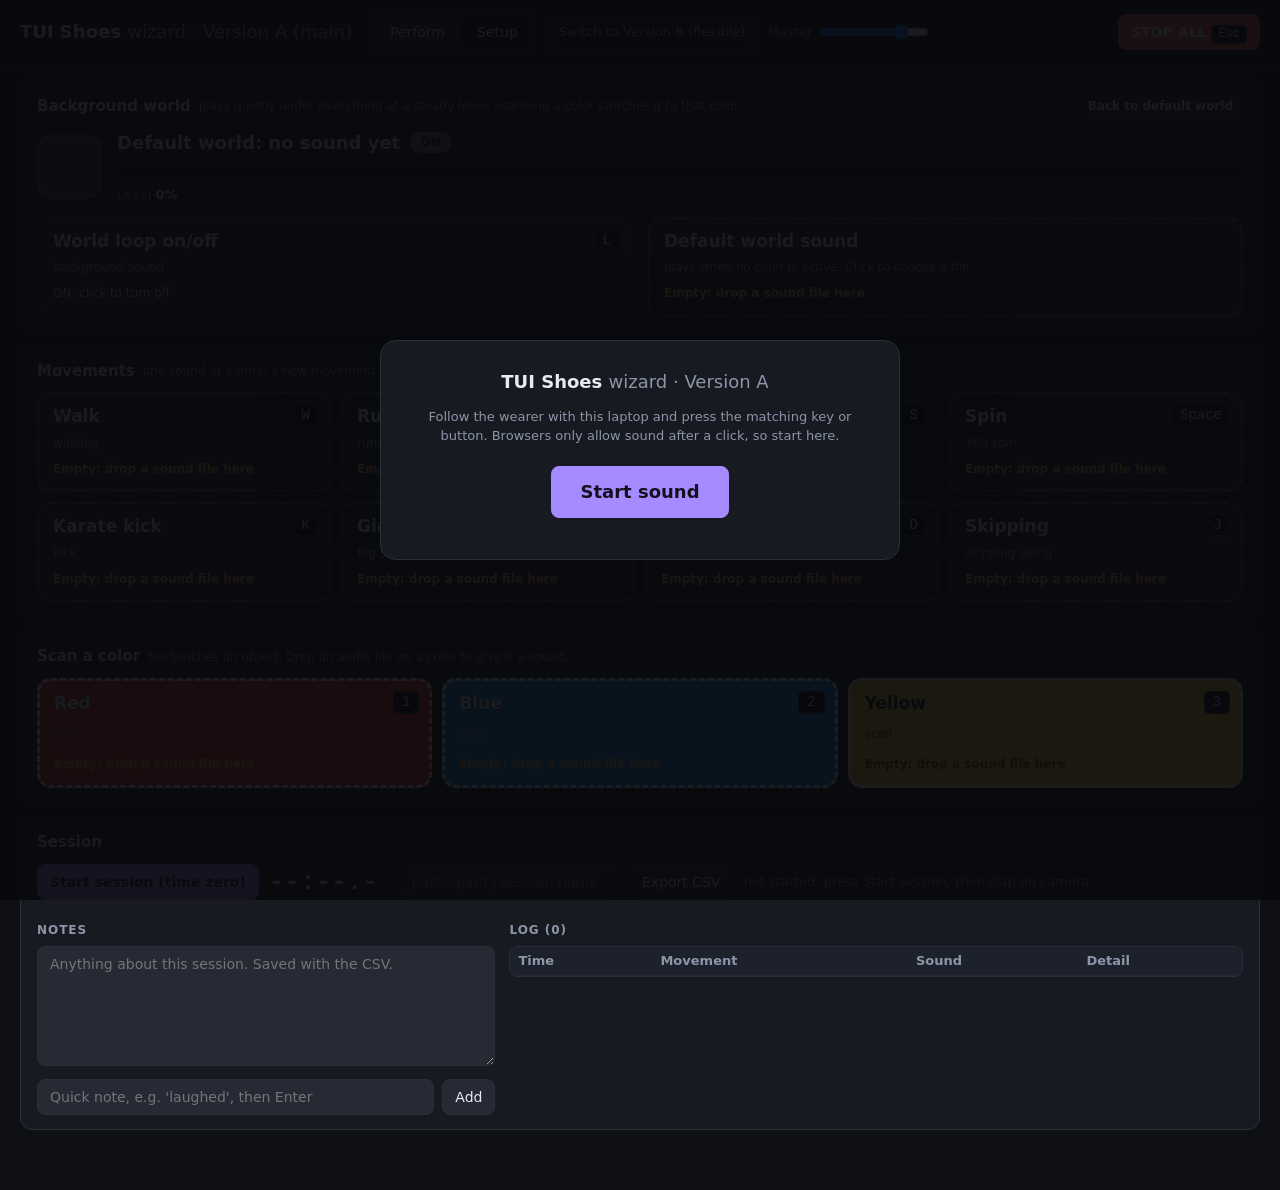
==== commit d0639cf5: "Wizard: Version A (main) and Version B (flexible), drag-and-drop sound slots, reduced inputs and col" ====
--- a/wizard/index.html
+++ b/wizard/index.html
@@ -3,928 +3,12 @@
 <head>
 <meta charset="utf-8">
 <meta name="viewport" content="width=device-width,initial-scale=1">
-<title>TUI Shoes: Wizard</title>
+<title>TUI Shoes wizard: Version A (main)</title>
 <link rel="icon" href="data:,">
-<style>
-:root{--bg:#0e1014;--panel:#171a21;--line:#2a2f3a;--text:#e9ebf1;--mute:#8d95a8;--accent:#a58bff;--ok:#4cc38a;--bad:#f5554a;--warn:#f5a54a}
-*{box-sizing:border-box}
-body{margin:0;background:var(--bg);color:var(--text);font:14px/1.45 system-ui,-apple-system,"Segoe UI",Roboto,sans-serif}
-header{display:flex;flex-wrap:wrap;gap:10px;align-items:center;padding:12px 20px;border-bottom:1px solid var(--line);position:sticky;top:0;background:var(--bg);z-index:5}
-h1{font-size:18px;margin:0 10px 0 0}
-h1 span{color:var(--mute);font-weight:400}
-h2{margin:0 0 10px;font-size:15px;display:flex;align-items:center;gap:8px;flex-wrap:wrap}
-h3{margin:12px 0 6px;font-size:12px;color:var(--mute);text-transform:uppercase;letter-spacing:.08em}
-button,select,input,textarea{background:#252a35;color:var(--text);border:1px solid var(--line);border-radius:8px;padding:7px 12px;font:inherit}
-button{cursor:pointer}
-button:hover{border-color:var(--accent)}
-button.primary{background:var(--accent);border-color:var(--accent);color:#14111f;font-weight:650}
-button.small{padding:3px 9px;font-size:12px}
-.panic{background:var(--bad);border-color:var(--bad);color:#fff;font-weight:700;margin-left:auto}
-.tabs{display:flex;gap:4px;background:#0a0c10;border:1px solid var(--line);border-radius:10px;padding:3px}
-.tabs button{border:0;background:transparent;padding:6px 14px}
-.tabs button.on{background:#252a35}
-.tag{font-size:12px;color:var(--mute);font-weight:400}
-.help{color:var(--mute);font-size:13px}
-kbd{background:#0a0c10;border:1px solid var(--line);border-bottom-width:2px;border-radius:5px;padding:1px 6px;font:12px ui-monospace,Menlo,monospace;color:var(--text)}
-main{display:grid;grid-template-columns:1fr 1fr;gap:14px;padding:14px 20px 60px;max-width:1400px;margin:0 auto}
-.hidden{display:none!important}
-.panel{background:var(--panel);border:1px solid var(--line);border-radius:12px;padding:14px 16px}
-.full{grid-column:1/-1}
-@media(max-width:900px){main{grid-template-columns:1fr}}
-/* pads */
-.pads{display:grid;gap:10px}
-.pads.colors{grid-template-columns:repeat(5,1fr)}
-.pads.moves{grid-template-columns:repeat(2,1fr)}
-.pads.world{grid-template-columns:1fr 1fr 1.4fr}
-@media(max-width:700px){.pads.colors{grid-template-columns:repeat(3,1fr)}}
-.pad{position:relative;min-height:92px;border-radius:14px;border:2px solid var(--line);background:#1d212b;color:var(--text);text-align:left;padding:12px 14px;display:flex;flex-direction:column;justify-content:space-between;gap:4px;transition:transform .06s,box-shadow .15s}
-.pad .nm{font-size:17px;font-weight:700;line-height:1.2;padding-right:44px}
-.pad .hint{font-size:12px;color:var(--mute)}
-.pad .snd{font-size:12px;opacity:.85}
-.pad kbd{position:absolute;top:10px;right:10px;font-size:14px;padding:2px 8px}
-.pad.hit{transform:scale(.97);box-shadow:0 0 0 3px var(--accent)}
-.pad.playing{border-color:var(--accent);box-shadow:0 0 18px rgba(165,139,255,.35)}
-.pad.color{min-height:84px}
-.pad.color .nm{text-shadow:0 1px 2px rgba(0,0,0,.6)}
-.pad.light{color:#14161c}
-.pad.light .hint,.pad.light .snd{color:#2b2f3a}
-.pad.light .nm{text-shadow:none}
-.pad.big{min-height:110px}
-/* world */
-.world{display:grid;grid-template-columns:auto 1fr;gap:16px;align-items:center}
-.swatch{width:64px;height:64px;border-radius:14px;background:#333;border:2px solid rgba(255,255,255,.15)}
-.bar{height:16px;background:#0a0c10;border-radius:8px;overflow:hidden;position:relative}
-.bar i{position:absolute;top:0;bottom:0;left:0;width:0;background:var(--accent);border-radius:8px;transition:width .1s}
-.kv{display:flex;gap:18px;flex-wrap:wrap;font-size:13px;color:var(--mute);margin-top:6px}
-.kv b{color:var(--text);font-variant-numeric:tabular-nums}
-.badge{display:inline-block;padding:2px 10px;border-radius:999px;font-weight:700;font-size:12px;letter-spacing:.06em;background:#4a4f5c;color:#0e1014}
-.badge.idle{background:#6b7280}.badge.walk{background:var(--ok)}.badge.run{background:var(--bad)}.badge.off{background:#2a2f3a;color:var(--mute)}
-/* library */
-.lib{display:grid;grid-template-columns:repeat(4,1fr);gap:10px}
-.slot{border:2px solid var(--line);border-radius:12px;padding:10px;display:flex;gap:10px;align-items:center;background:#0f1217;min-height:62px}
-.slot .sw{width:34px;height:34px;border-radius:9px;flex:none;border:1px solid rgba(255,255,255,.2)}
-.slot.cur{border-color:var(--accent);box-shadow:0 0 14px rgba(165,139,255,.3)}
-.slot .n{font-size:11px;color:var(--mute)}
-.slot.empty{opacity:.4}
-/* session */
-.sessbar{display:flex;flex-wrap:wrap;gap:10px;align-items:center}
-.clock{font:700 26px ui-monospace,Menlo,monospace;font-variant-numeric:tabular-nums;min-width:120px}
-.sessgrid{display:grid;grid-template-columns:1fr 1.6fr;gap:14px;margin-top:10px}
-@media(max-width:900px){.sessgrid{grid-template-columns:1fr}}
-textarea{width:100%;min-height:120px;resize:vertical}
-.logwrap{max-height:320px;overflow:auto;border:1px solid var(--line);border-radius:8px}
-table.log{width:100%;border-collapse:collapse;font-size:13px}
-table.log th{position:sticky;top:0;background:#1d212b;text-align:left;font-weight:600;color:var(--mute)}
-table.log td,table.log th{padding:5px 8px;border-bottom:1px solid #222733}
-table.log td.t{font-family:ui-monospace,Menlo,monospace;white-space:nowrap}
-table.log tr.note td{color:var(--warn)}
-table.log tr.sys td{color:var(--accent)}
-/* setup */
-table.setup{width:100%;border-collapse:collapse;font-size:13px}
-table.setup th{text-align:left;color:var(--mute);font-weight:600;padding:6px}
-table.setup td{padding:5px 6px;border-top:1px solid #222733;vertical-align:middle}
-table.setup input[type=text]{width:100%;padding:5px 8px}
-table.setup select{padding:5px 8px;max-width:220px}
-table.setup input[type=range]{width:90px;vertical-align:middle}
-table.setup input[type=color]{width:34px;height:28px;padding:0;border:0;background:none}
-.keybtn{min-width:64px;font-family:ui-monospace,Menlo,monospace}
-.keybtn.capturing{border-color:var(--warn);color:var(--warn)}
-.filelab{font-size:12px;color:var(--mute);cursor:pointer;text-decoration:underline;white-space:nowrap}
-.filelab input{display:none}
-.grid2{display:grid;grid-template-columns:repeat(auto-fill,minmax(260px,1fr));gap:8px 18px}
-.setrow{display:grid;grid-template-columns:150px 1fr 52px;gap:8px;align-items:center;font-size:13px}
-.setrow input[type=range]{width:100%}
-.btns{display:flex;flex-wrap:wrap;gap:8px;margin-top:10px}
-/* overlays */
-.overlay{position:fixed;inset:0;background:rgba(8,9,12,.92);display:flex;align-items:center;justify-content:center;z-index:20}
-.overlay .card{background:var(--panel);border:1px solid var(--line);border-radius:16px;padding:28px 32px;max-width:520px;text-align:center}
-.overlay .card button{font-size:18px;padding:12px 28px;margin-top:8px}
-.flash{position:fixed;inset:0;background:#fff;opacity:0;pointer-events:none;z-index:30;transition:opacity .5s}
-.flash.on{opacity:.85;transition:none}
-.toast{position:fixed;bottom:20px;left:50%;transform:translateX(-50%);background:#252a35;border:1px solid var(--line);border-radius:10px;padding:10px 16px;z-index:25;opacity:0;transition:opacity .3s;pointer-events:none}
-.toast.on{opacity:1}
-</style>
+<link rel="stylesheet" href="wizard.css">
 </head>
 <body>
-<div class="overlay" id="startOverlay"><div class="card">
-  <h1 style="margin-bottom:8px">TUI Shoes <span>wizard</span></h1>
-  <p class="help">Watch the wearer and press the matching key or button. Browsers only allow sound after a click, so start here.</p>
-  <button class="primary" id="startBtn">Start sound</button>
-  <p class="help" id="startMsg"></p>
-</div></div>
-
-<header>
-  <h1>TUI Shoes <span>wizard</span></h1>
-  <nav class="tabs"><button data-tab="perform" class="on">Perform</button><button data-tab="setup">Setup</button></nav>
-  <label class="help">Master <input type="range" id="masterVol" min="0" max="100" style="vertical-align:middle;width:110px"></label>
-  <button class="panic" id="panicBtn" title="Stops every sound, including the background loop">STOP ALL <kbd>Esc</kbd></button>
-</header>
-
-<!-- ===================== PERFORM ===================== -->
-<main id="perform">
-  <section class="panel full">
-    <h2>Background world <span class="tag">plays the current library sound underneath everything. Tap a step key on every step: faster taps = louder and faster.</span></h2>
-    <div class="world">
-      <div class="swatch" id="worldSwatch"></div>
-      <div>
-        <div style="display:flex;gap:10px;align-items:center;flex-wrap:wrap">
-          <b style="font-size:18px" id="worldName">-</b>
-          <span class="badge idle" id="worldState">IDLE</span>
-        </div>
-        <div class="bar" style="margin-top:8px"><i id="worldBar"></i></div>
-        <div class="kv"><span>Level <b id="worldLevel">0%</b></span><span>Pace <b id="worldPace">-</b></span><span>Speed <b id="worldRate">1.00x</b></span><span id="worldDuck"></span></div>
-      </div>
-    </div>
-    <div class="pads world" id="worldPads" style="margin-top:12px"></div>
-  </section>
-
-  <section class="panel full">
-    <h2>Color library <span class="tag">scanning adds a color; with 4 already, the oldest is replaced. Spin moves to the next one.</span>
-      <button class="small" id="libReset" style="margin-left:auto">Reset to default 4</button></h2>
-    <div class="lib" id="lib"></div>
-  </section>
-
-  <section class="panel">
-    <h2>Scan a color <span class="tag">toe touches an object</span></h2>
-    <div class="pads colors" id="colorPads"></div>
-  </section>
-
-  <section class="panel">
-    <h2>Moves <span class="tag">one at a time: a new move cuts the last. Press the same one again to stop it.</span></h2>
-    <div class="pads moves" id="movePads"></div>
-  </section>
-
-  <section class="panel full">
-    <h2>Session</h2>
-    <div class="sessbar">
-      <button class="primary" id="sessStart">Start session (time zero)</button>
-      <span class="clock" id="sessClock">--:--.-</span>
-      <input type="text" id="sessName" placeholder="participant / session name" style="min-width:220px">
-      <button id="sessCsv">Export CSV</button>
-      <span class="help" id="sessInfo"></span>
-    </div>
-    <div class="sessgrid">
-      <div>
-        <h3>Notes</h3>
-        <textarea id="sessNotes" placeholder="Anything about this session. Saved with the CSV."></textarea>
-        <div style="display:flex;gap:8px;margin-top:8px">
-          <input type="text" id="quickNote" placeholder="Quick note, e.g. 'laughed', then Enter" style="flex:1">
-          <button id="quickNoteBtn">Add</button>
-        </div>
-        <label class="help" style="display:block;margin-top:8px"><input type="checkbox" id="logEveryStep"> log every step tap (otherwise only idle / walk / run changes)</label>
-      </div>
-      <div>
-        <h3>Log <span id="logCount"></span></h3>
-        <div class="logwrap"><table class="log"><thead><tr><th>Time</th><th>Movement</th><th>Sound</th><th>Detail</th></tr></thead><tbody id="logBody"></tbody></table></div>
-      </div>
-    </div>
-  </section>
-</main>
-
-<!-- ===================== SETUP ===================== -->
-<main id="setup" class="hidden">
-  <section class="panel full">
-    <h2>Inputs <span class="tag">rename, change keys, swap sounds, add or remove. Saved in this browser automatically.</span></h2>
-    <div style="overflow-x:auto"><table class="setup" id="setupTable"></table></div>
-    <div class="btns">
-      <button id="addMove">+ Add move</button>
-      <button id="addColor">+ Add color</button>
-      <button id="addStep">+ Add step key</button>
-    </div>
-    <p class="help">Types: <b>step</b> = tap on every step (drives the background loop's volume), <b>spin</b> = next library sound (with its own transition sound), <b>color</b> = a scan that goes into the library, <b>move</b> = a one-shot movement sound. <kbd>Esc</kbd> is always STOP ALL. Click a key, then press the new key.</p>
-  </section>
-
-  <section class="panel">
-    <h2>Background world: walk / run by tap speed</h2>
-    <div class="grid2" id="worldSettings"></div>
-  </section>
-
-  <section class="panel">
-    <h2>Library</h2>
-    <div class="setrow"><span>Library size</span><input type="range" id="libSize" min="1" max="8"><span class="help" id="libSizeN"></span></div>
-    <h3>Starts with</h3>
-    <div id="libDefaults" style="display:grid;grid-template-columns:repeat(2,1fr);gap:8px"></div>
-    <h3>Scan sound</h3>
-    <div style="display:flex;gap:8px;align-items:center;flex-wrap:wrap" id="scanCueRow"></div>
-  </section>
-
-  <section class="panel full">
-    <h2>Save / load this setup</h2>
-    <div class="btns" style="margin-top:0">
-      <button id="exportCfg">Export setup (with sound files)</button>
-      <label class="filelab" style="align-self:center"><button id="importBtn" onclick="this.nextElementSibling.click()" type="button">Import setup</button><input type="file" id="importCfg" accept=".json,application/json"></label>
-      <button id="resetCfg">Reset everything to defaults</button>
-    </div>
-    <p class="help">The export is one .json file that includes any sound files you loaded, so you can move the whole setup to another laptop.</p>
-  </section>
-</main>
-
-<div class="flash" id="flash"></div>
-<div class="toast" id="toast"></div>
-
-<script>
-'use strict';
-const $ = id => document.getElementById(id);
-const clamp = (v, a, b) => Math.min(b, Math.max(a, v));
-const R = Math.random;
-const SR = 44100;
-const uid = p => p + Math.random().toString(36).slice(2, 8);
-const keyLabel = k => k === ' ' ? 'Space' : (k || '').toUpperCase();
-function toast(msg){ const t = $('toast'); t.textContent = msg; t.classList.add('on'); clearTimeout(toast.h); toast.h = setTimeout(() => t.classList.remove('on'), 2500); }
-function load(k, d){ try{ const v = localStorage.getItem('wiz_' + k); return v ? JSON.parse(v) : d; }catch(e){ return d; } }
-function save(k, v){ try{ localStorage.setItem('wiz_' + k, JSON.stringify(v)); }catch(e){ toast('Could not save: ' + e.message); } }
-
-// =====================================================================
-// Built-in placeholder sounds (made in the browser, no files needed)
-// =====================================================================
-function noiseBuf(oc, sec, brown){
-  const b = oc.createBuffer(1, Math.round(oc.sampleRate * sec), oc.sampleRate), d = b.getChannelData(0);
-  let last = 0;
-  for (let i = 0; i < d.length; i++){ const w = R() * 2 - 1; if (brown){ last = (last + 0.02 * w) / 1.02; d[i] = last * 3.5; } else d[i] = w; }
-  return b;
-}
-function out(oc, nodes){ for (let i = 0; i < nodes.length - 1; i++) nodes[i].connect(nodes[i + 1]); nodes[nodes.length - 1].connect(oc.destination); return nodes[0]; }
-function filt(oc, type, f, q){ const n = oc.createBiquadFilter(); n.type = type; n.frequency.value = f; if (q) n.Q.value = q; return n; }
-function gainN(oc, v){ const g = oc.createGain(); g.gain.value = v; return g; }
-function panN(oc, p){ const n = oc.createStereoPanner(); n.pan.value = clamp(p, -1, 1); return n; }
-function envG(oc, t, peak, attack, decay){
-  const g = oc.createGain(); g.gain.setValueAtTime(0.0001, t);
-  g.gain.exponentialRampToValueAtTime(peak, t + attack); g.gain.exponentialRampToValueAtTime(0.0001, t + attack + decay); return g;
-}
-function bufSrc(oc, buf){ const s = oc.createBufferSource(); s.buffer = buf; return s; }
-function burst(oc, nb, t, dur, peak, type, freq, q, p = 0){
-  const s = bufSrc(oc, nb); out(oc, [s, filt(oc, type, freq, q), envG(oc, t, peak, 0.001, dur), panN(oc, p)]);
-  s.start(t, R() * 0.4); s.stop(t + dur + 0.03);
-}
-function tone(oc, {type = 'sine', f, f2, t, dur, peak, attack = 0.005, p = 0}){
-  const o = oc.createOscillator(); o.type = type; o.frequency.setValueAtTime(f, t);
-  if (f2) o.frequency.exponentialRampToValueAtTime(f2, t + attack + dur * 0.7);
-  out(oc, [o, envG(oc, t, peak, attack, dur), panN(oc, p)]); o.start(t); o.stop(t + attack + dur + 0.05);
-}
-function noiseBed(oc, sec, type, f, q, level, brown){ const s = bufSrc(oc, noiseBuf(oc, sec + 1, brown)); out(oc, [s, filt(oc, type, f, q), gainN(oc, level)]); s.start(0); return s; }
-function curve(sec, fn, n = 600){ const c = new Float32Array(n); for (let k = 0; k < n; k++) c[k] = fn(k / (n - 1) * sec); return c; }
-const midi = m => 440 * Math.pow(2, (m - 69) / 12);
-// blend the end into the start so a loop has no click
-function loopable(buf, fade = 0.3){
-  const N = Math.round(fade * buf.sampleRate), L = buf.length - N;
-  const o = new AudioBuffer({numberOfChannels: buf.numberOfChannels, length: L, sampleRate: buf.sampleRate});
-  for (let c = 0; c < buf.numberOfChannels; c++){
-    const s = buf.getChannelData(c), d = o.getChannelData(c); d.set(s.subarray(0, L));
-    for (let i = 0; i < N; i++){ const a = Math.sin(i / N * Math.PI / 2), b = Math.cos(i / N * Math.PI / 2); d[i] = s[i] * a + s[L + i] * b; }
-  }
-  return o;
-}
-
-const BUILTINS = {
-  // ---------- loops (background world) ----------
-  fire:    {label: 'Campfire', loop: true, sec: 8, make(oc, sec){
-    noiseBed(oc, sec, 'lowpass', 500, 0, 0.55, true);
-    const nb = noiseBuf(oc, 1);
-    for (let i = 0; i < 380; i++) burst(oc, nb, R() * sec, 0.002 + R() * 0.012, 0.03 + R() ** 3 * 0.6, 'bandpass', 800 + R() * 3500, 2, R() * 1.2 - 0.6);
-    for (let i = 0; i < 14; i++) burst(oc, nb, R() * sec, 0.04, 0.5, 'lowpass', 1500, 0.7, R() - 0.5);
-  }},
-  birds:   {label: 'Sunny birds', loop: true, sec: 8, make(oc, sec){
-    noiseBed(oc, sec, 'highpass', 2500, 0.7, 0.015);
-    for (let i = 0; i < 24; i++){
-      const t = R() * (sec - 0.6), base = 2600 + R() * 2000, n = 2 + Math.floor(R() * 4), p = R() * 1.6 - 0.8;
-      for (let j = 0; j < n; j++) tone(oc, {f: base * (0.9 + R() * 0.2), f2: base * (1.3 + R() * 0.4), t: t + j * 0.09, dur: 0.06, peak: 0.07 + R() * 0.06, attack: 0.004, p});
-    }
-  }},
-  ocean:   {label: 'Ocean waves', loop: true, sec: 8, make(oc, sec){
-    [[-0.5, 0], [0.5, 0.5]].forEach(([p, off]) => {
-      const s1 = bufSrc(oc, noiseBuf(oc, sec + 1)), g1 = oc.createGain();
-      g1.gain.setValueCurveAtTime(curve(sec, t => 0.06 + 0.55 * Math.sin(Math.PI * (((t % 4) / 4 + off / 4) % 1)) ** 2), 0, sec);
-      out(oc, [s1, filt(oc, 'lowpass', 650), g1, panN(oc, p)]); s1.start(0);
-      const s2 = bufSrc(oc, noiseBuf(oc, sec + 1)), g2 = oc.createGain();
-      g2.gain.setValueCurveAtTime(curve(sec, t => 0.01 + 0.22 * Math.max(0, Math.sin(Math.PI * (((t % 4) / 4 + off / 4 + 0.85) % 1))) ** 6), 0, sec);
-      out(oc, [s2, filt(oc, 'bandpass', 2600, 0.7), g2, panN(oc, p)]); s2.start(0);
-    });
-  }},
-  rain:    {label: 'Forest rain', loop: true, sec: 8, make(oc, sec){
-    const s = bufSrc(oc, noiseBuf(oc, sec + 1)); out(oc, [s, filt(oc, 'highpass', 500), filt(oc, 'lowpass', 3500), gainN(oc, 0.3)]); s.start(0);
-    const nb = noiseBuf(oc, 1);
-    for (let i = 0; i < 900; i++) burst(oc, nb, R() * sec, 0.008 + R() * 0.03, 0.04 + R() * R() * 0.35, 'bandpass', 1500 + R() * 5500, 1.5, R() * 2 - 1);
-  }},
-  shimmer: {label: 'Magic shimmer', loop: true, sec: 8, make(oc, sec){
-    [74, 78, 81, 85].forEach((m, i) => {
-      const o = oc.createOscillator(); o.frequency.value = midi(m);
-      const g = gainN(oc, 0.045), lfo = oc.createOscillator(), lg = gainN(oc, 0.03);
-      lfo.frequency.value = 0.25 * (i + 1); lfo.connect(lg); lg.connect(g.gain);
-      out(oc, [o, g, panN(oc, i / 2 - 0.75)]); o.start(0); o.stop(sec); lfo.start(0); lfo.stop(sec);
-    });
-    for (let i = 0; i < 26; i++) tone(oc, {f: 1800 + R() * 4000, t: R() * (sec - 0.6), dur: 0.5, peak: 0.04, attack: 0.01, p: R() * 2 - 1});
-  }},
-  bubbles: {label: 'Bubbles', loop: true, sec: 8, make(oc, sec){
-    noiseBed(oc, sec, 'lowpass', 400, 0, 0.06);
-    for (let i = 0; i < 45; i++){ const f = 250 + R() * 700; tone(oc, {f, f2: f * (2 + R()), t: R() * (sec - 0.2), dur: 0.09, peak: 0.12 + R() * 0.15, attack: 0.003, p: R() * 1.6 - 0.8}); }
-  }},
-  night:   {label: 'Night crickets', loop: true, sec: 8, make(oc, sec){
-    noiseBed(oc, sec, 'lowpass', 250, 0, 0.15, true);
-    const o = oc.createOscillator(); o.frequency.value = 55; out(oc, [o, gainN(oc, 0.05)]); o.start(0); o.stop(sec);
-    [[4400, -0.5, 0], [5100, 0.5, 0.4]].forEach(([f, p, off]) => {
-      for (let t = off; t < sec - 0.3; t += 0.8 + R() * 0.4){ const n = 3 + Math.floor(R() * 3); for (let j = 0; j < n; j++) tone(oc, {f, t: t + j * 0.04, dur: 0.018, peak: 0.035, attack: 0.002, p}); }
-    });
-  }},
-  wind:    {label: 'Snowy wind', loop: true, sec: 8, make(oc, sec){
-    [[-0.5, 0], [0.5, 1.7]].forEach(([p, ph]) => {
-      const s = bufSrc(oc, noiseBuf(oc, sec + 1)), bp = filt(oc, 'bandpass', 600, 1.2), g = oc.createGain();
-      bp.frequency.setValueCurveAtTime(curve(sec, t => 350 + 500 * (0.5 + 0.5 * Math.sin(2 * Math.PI * t / 8 + ph))), 0, sec);
-      g.gain.setValueCurveAtTime(curve(sec, t => 0.12 + 0.25 * (0.5 + 0.5 * Math.sin(2 * Math.PI * t / 4 + ph))), 0, sec);
-      out(oc, [s, bp, g, panN(oc, p)]); s.start(0);
-    });
-  }},
-  cave:    {label: 'Cave drips', loop: true, sec: 8, make(oc, sec){
-    noiseBed(oc, sec, 'lowpass', 160, 0, 0.6, true);
-    for (let i = 0; i < 16; i++){
-      const t = R() * (sec - 0.6), f = 700 + R() * 900, p = R() * 1.6 - 0.8;
-      [[0, 1], [0.19, 0.38], [0.38, 0.14]].forEach(([dt, a]) => tone(oc, {f, f2: f * 1.7, t: t + dt, dur: 0.06, peak: 0.22 * a, attack: 0.002, p}));
-    }
-  }},
-  chimes:  {label: 'Wind chimes', loop: true, sec: 8, make(oc, sec){
-    noiseBed(oc, sec, 'lowpass', 400, 0, 0.05);
-    const notes = [72, 74, 76, 79, 81, 84, 86, 88];
-    for (let i = 0; i < 18; i++){
-      const t = 0.05 + R() * (sec - 0.6), f = midi(notes[Math.floor(R() * notes.length)]), p = R() * 1.6 - 0.8;
-      [[1, 1], [2.76, 0.35], [5.4, 0.15]].forEach(([m, a]) => tone(oc, {f: f * m, t, dur: 2.8 / m, peak: 0.13 * a, attack: 0.004, p}));
-    }
-  }},
-  // ---------- one-shots (moves, transitions) ----------
-  thunder: {label: 'Thunder and lightning', loop: false, sec: 6, make(oc, sec){
-    const nb = noiseBuf(oc, 1);
-    burst(oc, nb, 0.02, 0.5, 0.5, 'highpass', 3000, 0.7, 0.3);
-    burst(oc, nb, 0.05, 0.3, 0.9, 'highpass', 1200, 0.7, -0.2);
-    burst(oc, nb, 0.08, 0.6, 0.7, 'bandpass', 600, 1, 0);
-    const s = bufSrc(oc, noiseBuf(oc, sec + 1, true)), g = oc.createGain();
-    g.gain.setValueCurveAtTime(curve(sec, t => t < 0.35 ? t / 0.35 : Math.exp(-(t - 0.35) / 1.6) * (0.7 + 0.3 * Math.sin(t * 5) * Math.sin(t * 1.3))), 0, sec);
-    out(oc, [s, filt(oc, 'lowpass', 220), g, gainN(oc, 1.3)]); s.start(0);
-  }},
-  stomp:   {label: 'Giant stomp', loop: false, sec: 2.8, make(oc){
-    const nb = noiseBuf(oc, 1);
-    tone(oc, {f: 75, f2: 30, t: 0.02, dur: 1.2, peak: 1.0, attack: 0.005});
-    burst(oc, nb, 0.01, 0.5, 1.0, 'lowpass', 150, 0.7);
-    burst(oc, nb, 0.01, 0.25, 0.5, 'bandpass', 400, 0.8);
-    for (let i = 0; i < 30; i++){ const t = 0.08 + R() * 0.9; burst(oc, nb, t, 0.01 + R() * 0.03, (0.05 + R() * 0.15) * (1 - t), 'bandpass', 900 + R() * 2500, 1.5, R() * 1.4 - 0.7); }
-    const s = bufSrc(oc, noiseBuf(oc, 3, true)); out(oc, [s, filt(oc, 'lowpass', 100), envG(oc, 0.02, 0.5, 0.05, 2.2)]); s.start(0);
-  }},
-  wave:    {label: 'Crashing wave', loop: false, sec: 5, make(oc){
-    const s1 = bufSrc(oc, noiseBuf(oc, 5)), lp = filt(oc, 'lowpass', 300), g1 = oc.createGain();
-    lp.frequency.setValueAtTime(300, 0); lp.frequency.linearRampToValueAtTime(2800, 1.7);
-    g1.gain.setValueAtTime(0.02, 0); g1.gain.linearRampToValueAtTime(0.6, 1.7); g1.gain.exponentialRampToValueAtTime(0.0001, 3.2);
-    out(oc, [s1, lp, g1]); s1.start(0);
-    const s2 = bufSrc(oc, noiseBuf(oc, 5)); out(oc, [s2, filt(oc, 'highpass', 150), envG(oc, 1.6, 1.0, 0.1, 3.2)]); s2.start(0);
-    const s3 = bufSrc(oc, noiseBuf(oc, 5)); out(oc, [s3, filt(oc, 'bandpass', 5000, 0.8), envG(oc, 1.8, 0.35, 0.2, 2.8)]); s3.start(0);
-    tone(oc, {f: 65, f2: 40, t: 1.65, dur: 1.0, peak: 0.6});
-  }},
-  ballerina: {label: 'Ballerina music box', loop: false, sec: 8.5, make(oc){
-    const mel = [76, 79, 84, 83, 79, 76, 77, 81, 86, 84, 81, 77, 76, 79, 84, 86, 84, 83, 81, 79, 77, 76, 72, 0];
-    const bass = [48, 53, 48, 55, 48, 53, 55, 48], step = 0.3;
-    mel.forEach((m, i) => { if (!m) return; const t = 0.05 + i * step, f = midi(m), p = (i % 3 - 1) * 0.3;
-      tone(oc, {f, t, dur: 1.1, peak: 0.22, attack: 0.003, p}); tone(oc, {f: f * 3, t, dur: 0.4, peak: 0.05, attack: 0.002, p}); });
-    bass.forEach((m, i) => tone(oc, {type: 'triangle', f: midi(m), t: 0.05 + i * 3 * step, dur: 0.8, peak: 0.12}));
-  }},
-  scratch: {label: 'DJ scratch', loop: false, sec: 0.9, make(oc, sec){
-    const fc = curve(sec, t => 150 + 650 * Math.abs(Math.sin(2 * Math.PI * t * 2.2)), 200);
-    const o = oc.createOscillator(); o.type = 'sawtooth'; o.frequency.setValueCurveAtTime(fc, 0, sec);
-    const bp = filt(oc, 'bandpass', 800, 1.5); bp.frequency.setValueCurveAtTime(fc.map(v => v * 3), 0, sec);
-    const n = bufSrc(oc, noiseBuf(oc, 1)), ng = gainN(oc, 0.4), g = oc.createGain();
-    g.gain.setValueCurveAtTime(curve(sec, t => Math.sqrt(Math.sin(Math.PI * t / sec)) * (0.35 + 0.65 * Math.abs(Math.sin(2 * Math.PI * t * 2.2))), 200), 0, sec);
-    o.connect(bp); n.connect(ng); ng.connect(bp); out(oc, [bp, g, gainN(oc, 0.8)]);
-    o.start(0); o.stop(sec); n.start(0); n.stop(sec);
-  }},
-  scan:    {label: 'Scan blip', loop: false, sec: 0.4, make(oc){
-    tone(oc, {f: 1200, t: 0.01, dur: 0.08, peak: 0.25}); tone(oc, {f: 1800, t: 0.12, dur: 0.12, peak: 0.25});
-  }},
-};
-const builtinLabel = id => (BUILTINS[id] || {}).label || id;
-
-// =====================================================================
-// Setup (config) with defaults
-// =====================================================================
-function defaultConfig(){
-  const color = (id, name, hex, key, builtin) => ({id, type: 'color', name, hint: 'scan', key, color: hex, sound: {builtin}, volume: 80});
-  return {
-    version: 1,
-    inputs: [
-      {id: 'stepL', type: 'step', name: 'Step (left foot)', hint: 'tap on every left step', key: 'f'},
-      {id: 'stepR', type: 'step', name: 'Step (right foot)', hint: 'tap on every right step', key: 'j'},
-      {id: 'spin', type: 'spin', name: 'Spin', hint: '360 spin: next library sound', key: ' ', sound: {builtin: 'scratch'}, volume: 90},
-      color('red', 'Red', '#e53935', '1', 'fire'),
-      color('yellow', 'Yellow', '#fdd835', '2', 'birds'),
-      color('blue', 'Blue', '#1e88e5', '3', 'ocean'),
-      color('green', 'Green', '#43a047', '4', 'rain'),
-      color('purple', 'Purple', '#8e24aa', '5', 'shimmer'),
-      color('pink', 'Pink', '#f06292', '6', 'bubbles'),
-      color('black', 'Black', '#1b1b1b', '7', 'night'),
-      color('white', 'White', '#f5f5f5', '8', 'wind'),
-      color('brown', 'Brown', '#795548', '9', 'cave'),
-      color('misc', 'Misc color', '#9e9e9e', '0', 'chimes'),
-      {id: 'sky', type: 'move', name: 'Both feet to the sky', hint: 'on their back, legs straight up', key: 't', sound: {builtin: 'thunder'}, volume: 100},
-      {id: 'lunge', type: 'move', name: 'Big step / lunge', hint: 'one giant step', key: 'g', sound: {builtin: 'stomp'}, volume: 100},
-      {id: 'kick', type: 'move', name: 'Karate kick', hint: 'side kick', key: 'k', sound: {builtin: 'wave'}, volume: 100},
-      {id: 'dancer', type: 'move', name: "Dancer's pose", hint: 'one leg / yoga balance', key: 'b', sound: {builtin: 'ballerina'}, volume: 90},
-    ],
-    library: {size: 4, defaults: ['blue', 'green', 'yellow', 'red']},
-    world: {idle: 25, walk: 60, run: 100, walkMs: 600, runMs: 350, stopMs: 2000, speedUp: 15, duck: 30},
-    scanCue: {sound: {builtin: 'scan'}, volume: 60},
-  };
-}
-let config = load('config', null) || defaultConfig();
-const inputById = id => config.inputs.find(i => i.id === id);
-const inputsOf = type => config.inputs.filter(i => i.type === type);
-function saveConfig(){ save('config', config); }
-
-// =====================================================================
-// Sound files (IndexedDB, so loaded files survive a reload)
-// =====================================================================
-const idb = {
-  db: null,
-  open(){ return this.db ? Promise.resolve(this.db) : new Promise((res, rej) => {
-    const r = indexedDB.open('tui-wizard', 1);
-    r.onupgradeneeded = () => r.result.createObjectStore('sounds');
-    r.onsuccess = () => { this.db = r.result; res(this.db); }; r.onerror = () => rej(r.error);
-  }); },
-  async op(mode, fn){ const db = await this.open(); return new Promise((res, rej) => { const tx = db.transaction('sounds', mode); const q = fn(tx.objectStore('sounds')); tx.oncomplete = () => res(q && q.result); tx.onerror = () => rej(tx.error); }); },
-  put(id, v){ return this.op('readwrite', s => s.put(v, id)); },
-  get(id){ return this.op('readonly', s => s.get(id)); },
-  del(id){ return this.op('readwrite', s => s.delete(id)); },
-};
-const soundLabel = s => !s ? '-' : s.file ? s.fileName : builtinLabel(s.builtin);
-
-// =====================================================================
-// Audio engine
-// =====================================================================
-let ctx = null, master, comp, worldBus, duckGain, started = false;
-const buffers = new Map();   // 'b:thunder' / 'f:<id>' -> AudioBuffer
-const soundKey = s => !s ? '' : s.file ? 'f:' + s.file : 'b:' + s.builtin;
-
-async function renderBuiltin(id){
-  const def = BUILTINS[id]; if (!def) return null;
-  const oc = new OfflineAudioContext(2, Math.round(SR * def.sec), SR);
-  def.make(oc, def.sec);
-  const buf = await oc.startRendering();
-  return def.loop ? loopable(buf) : buf;
-}
-async function getBuffer(s){
-  const k = soundKey(s); if (!k) return null;
-  if (buffers.has(k)) return buffers.get(k);
-  let buf = null;
-  try{
-    if (s.file){ const rec = await idb.get(s.file); if (rec) buf = await ctx.decodeAudioData(rec.data.slice(0)); }
-    else buf = await renderBuiltin(s.builtin);
-  }catch(e){ toast('Could not load sound: ' + soundLabel(s)); }
-  if (buf) buffers.set(k, buf);
-  return buf;
-}
-async function preloadAll(){
-  const all = [...config.inputs.map(i => i.sound).filter(Boolean), config.scanCue.sound];
-  await Promise.all(Object.keys(BUILTINS).map(id => getBuffer({builtin: id})));
-  await Promise.all(all.map(getBuffer));
-}
-
-async function start(){
-  ctx = new (window.AudioContext || window.webkitAudioContext)({latencyHint: 'interactive'});
-  comp = ctx.createDynamicsCompressor(); comp.threshold.value = -8; comp.ratio.value = 4;
-  master = ctx.createGain(); master.gain.value = load('master', 90) / 100;
-  worldBus = ctx.createGain(); worldBus.gain.value = 0;
-  duckGain = ctx.createGain(); duckGain.gain.value = 1;
-  worldBus.connect(duckGain); duckGain.connect(master); master.connect(comp); comp.connect(ctx.destination);
-  $('startMsg').textContent = 'Making the placeholder sounds...';
-  await ctx.resume();
-  await preloadAll();
-  started = true;
-  $('startOverlay').classList.add('hidden');
-  await updateWorldSound();
-  setInterval(worldTick, 50);
-}
-
-// ---------- one channel for movement sounds: a new one cuts the last ----------
-let moveVoice = null;   // {src, gain, inputId}
-function stopMoveVoice(fade = 0.04){
-  if (!moveVoice) return;
-  const v = moveVoice; moveVoice = null;
-  const t = ctx.currentTime; v.gain.gain.cancelScheduledValues(t); v.gain.gain.setValueAtTime(v.gain.gain.value, t); v.gain.gain.linearRampToValueAtTime(0, t + fade);
-  try{ v.src.stop(t + fade + 0.01); }catch(e){}
-  unduck();
-}
-async function playMove(inp, sound = inp.sound, volume = inp.volume){
-  const buf = await getBuffer(sound); if (!buf) return null;
-  stopMoveVoice();
-  const src = ctx.createBufferSource(); src.buffer = buf;
-  const g = ctx.createGain(); g.gain.value = (volume ?? 100) / 100;
-  src.connect(g); g.connect(master); src.start();
-  const v = {src, gain: g, inputId: inp.id}; moveVoice = v;
-  duck();
-  src.onended = () => { if (moveVoice === v){ moveVoice = null; unduck(); } refreshPlaying(); };
-  refreshPlaying();
-  return v;
-}
-function duck(){ duckGain.gain.setTargetAtTime(config.world.duck / 100, ctx.currentTime, 0.05); $('worldDuck').textContent = 'ducked under a move'; }
-function unduck(){ duckGain.gain.setTargetAtTime(1, ctx.currentTime, 0.25); $('worldDuck').textContent = ''; }
-
-async function playCue(sound, volume){
-  const buf = await getBuffer(sound); if (!buf) return;
-  const src = ctx.createBufferSource(); src.buffer = buf;
-  const g = ctx.createGain(); g.gain.value = volume / 100; src.connect(g); g.connect(master); src.start();
-}
-function syncBeep(){
-  const t = ctx.currentTime, o = ctx.createOscillator(), g = ctx.createGain();
-  o.frequency.value = 1000; g.gain.setValueAtTime(0.0001, t); g.gain.exponentialRampToValueAtTime(0.6, t + 0.01); g.gain.setValueAtTime(0.6, t + 0.25); g.gain.exponentialRampToValueAtTime(0.0001, t + 0.3);
-  o.connect(g); g.connect(master); o.start(t); o.stop(t + 0.35);
-}
-
-// ---------- background world: current library sound, volume from step taps ----------
-let library = load('library', null) || [...config.library.defaults];
-let libIndex = clamp(load('libIndex', 0), 0, Math.max(0, library.length - 1));
-let worldOn = true, worldVoice = null, taps = [], paceState = 'idle', worldRateNow = 1;
-const currentColor = () => inputById(library[libIndex]);
-function saveLibrary(){ save('library', library); save('libIndex', libIndex); }
-
-async function updateWorldSound(){
-  const col = currentColor(), s = col && col.sound, k = soundKey(s);
-  if (worldVoice && worldVoice.key === k) return;
-  const old = worldVoice; worldVoice = null;
-  if (old){ const t = ctx.currentTime; old.gain.gain.setTargetAtTime(0, t, 0.12); setTimeout(() => { try{ old.src.stop(); }catch(e){} }, 900); }
-  if (!s) return;
-  const buf = await getBuffer(s); if (!buf) return;
-  const src = ctx.createBufferSource(); src.buffer = buf; src.loop = true; src.playbackRate.value = worldRateNow;
-  const g = ctx.createGain(); g.gain.value = 0; g.gain.setTargetAtTime((col.volume ?? 80) / 100, ctx.currentTime, 0.15);
-  src.connect(g); g.connect(worldBus); src.start();
-  worldVoice = {src, gain: g, key: k};
-}
-
-function paceInterval(now){
-  const w = config.world;
-  if (!taps.length || now - taps[taps.length - 1] > w.stopMs) return null;
-  const d = []; for (let i = Math.max(1, taps.length - 3); i < taps.length; i++) d.push(taps[i] - taps[i - 1]);
-  const ok = d.filter(x => x <= w.stopMs).sort((a, b) => a - b);
-  return ok.length ? ok[Math.floor(ok.length / 2)] : Infinity;
-}
-function worldTick(){
-  const now = performance.now(), w = config.world, iv = paceInterval(now);
-  let level = w.idle, rate = 1, state = 'idle';
-  if (iv !== null){
-    const f = iv === Infinity ? 0 : clamp((w.walkMs - iv) / Math.max(1, w.walkMs - w.runMs), 0, 1);
-    level = w.walk + (w.run - w.walk) * f; rate = 1 + (w.speedUp / 100) * f;
-    state = f >= 0.5 ? 'run' : 'walk';
-  }
-  if (!worldOn){ level = 0; state = 'off'; }
-  worldBus.gain.setTargetAtTime(level / 100, ctx.currentTime, 0.12);
-  worldRateNow = rate;
-  if (worldVoice) worldVoice.src.playbackRate.setTargetAtTime(rate, ctx.currentTime, 0.2);
-  if (state !== paceState && state !== 'off' && paceState !== 'off'){
-    const spm = iv && iv !== Infinity ? Math.round(60000 / iv) : null;
-    logRow({movement: state === 'idle' ? 'Stopped stepping' : state === 'walk' ? 'Walking' : 'Running', sound: soundLabel((currentColor() || {}).sound),
-      detail: state === 'idle' ? `back to idle level ${w.idle}%` : `${spm ? spm + ' steps/min, ' : ''}level ${Math.round(level)}%`, kind: 'pace'});
-  }
-  paceState = state;
-  // display
-  $('worldBar').style.width = level + '%';
-  $('worldLevel').textContent = Math.round(level) + '%';
-  $('worldPace').textContent = iv && iv !== Infinity ? Math.round(60000 / iv) + ' steps/min' : '-';
-  $('worldRate').textContent = rate.toFixed(2) + 'x';
-  const b = $('worldState'); b.textContent = state.toUpperCase(); b.className = 'badge ' + state;
-}
-
-// =====================================================================
-// What each input does
-// =====================================================================
-async function trigger(inp, via){
-  if (!started) return;
-  flashPad(inp.id);
-  if (inp.type === 'step'){
-    worldOn = true;
-    taps.push(performance.now()); if (taps.length > 6) taps.shift();
-    if ($('logEveryStep').checked) logRow({movement: inp.name, sound: '', detail: 'step tap', via, kind: 'step'});
-    return;
-  }
-  if (inp.type === 'spin'){
-    worldOn = true;
-    await playMove(inp);
-    const before = currentColor();
-    if (library.length) libIndex = (libIndex + 1) % library.length;
-    saveLibrary(); renderLibrary();
-    setTimeout(updateWorldSound, 250);
-    const now = currentColor();
-    logRow({movement: inp.name, sound: soundLabel(inp.sound), via,
-      detail: library.length ? `${before ? before.name : '-'} -> ${now ? now.name : '-'} (${libIndex + 1} of ${library.length})` : 'library is empty'});
-    return;
-  }
-  if (inp.type === 'color'){
-    worldOn = true;
-    playCue(config.scanCue.sound, config.scanCue.volume);
-    const at = library.indexOf(inp.id);
-    let detail;
-    if (at >= 0){ libIndex = at; detail = `already in library (slot ${at + 1})`; }
-    else {
-      library.push(inp.id);
-      let dropped = null;
-      while (library.length > config.library.size) dropped = library.shift();
-      libIndex = library.length - 1;
-      detail = dropped ? `added, replaced oldest: ${(inputById(dropped) || {name: dropped}).name}` : `added to slot ${libIndex + 1}`;
-    }
-    saveLibrary(); renderLibrary(); updateWorldSound();
-    logRow({movement: 'Scan: ' + inp.name, sound: soundLabel(inp.sound), detail, via});
-    return;
-  }
-  if (inp.type === 'move'){
-    if (moveVoice && moveVoice.inputId === inp.id){
-      stopMoveVoice(0.15); refreshPlaying();
-      logRow({movement: inp.name, sound: soundLabel(inp.sound), detail: 'stopped (pressed again)', via});
-      return;
-    }
-    const cut = moveVoice && inputById(moveVoice.inputId);
-    await playMove(inp);
-    logRow({movement: inp.name, sound: soundLabel(inp.sound), detail: cut ? `cut ${cut.name}` : '', via});
-  }
-}
-
-function stopAll(via){
-  if (!started) return;
-  stopMoveVoice(0.03);
-  worldOn = false; taps = [];
-  worldBus.gain.cancelScheduledValues(ctx.currentTime); worldBus.gain.setTargetAtTime(0, ctx.currentTime, 0.02);
-  refreshPlaying();
-  logRow({movement: 'STOP ALL', sound: '', detail: 'everything silenced. Any step, scan or spin brings the world back', via, kind: 'sys'});
-}
-
-// =====================================================================
-// Session log
-// =====================================================================
-let session = load('session', {t0: null, name: '', notes: '', rows: []});
-function saveSession(){ save('session', session); }
-function fmtElapsed(ms){
-  if (ms == null) return '--:--.-';
-  const s = Math.max(0, ms) / 1000, m = Math.floor(s / 60);
-  return `${String(m).padStart(2, '0')}:${(s % 60).toFixed(1).padStart(4, '0')}`;
-}
-function logRow({movement, sound = '', detail = '', via = '', kind = 'trigger'}){
-  const now = Date.now();
-  session.rows.push({elapsed: session.t0 ? now - session.t0 : null, wall: new Date(now).toISOString(), movement, sound, detail, via, kind});
-  saveSession(); renderLog();
-}
-function renderLog(){
-  const rows = session.rows.slice(-400).reverse();
-  $('logBody').innerHTML = rows.map(r => `<tr class="${r.kind === 'note' ? 'note' : r.kind === 'sys' ? 'sys' : ''}"><td class="t">${fmtElapsed(r.elapsed)}</td><td>${esc(r.movement)}</td><td>${esc(r.sound)}</td><td>${esc(r.detail)}</td></tr>`).join('');
-  $('logCount').textContent = `(${session.rows.length})`;
-  $('sessInfo').textContent = session.t0 ? 'started ' + new Date(session.t0).toLocaleTimeString() : 'not started: press Start session, then clap on camera';
-}
-const esc = s => String(s ?? '').replace(/[&<>"]/g, c => ({'&': '&amp;', '<': '&lt;', '>': '&gt;', '"': '&quot;'}[c]));
-function startSession(){
-  if (session.rows.length && !confirm('Start a new session? This clears the current log. Export the CSV first if you need it.')) return;
-  session = {t0: Date.now(), name: $('sessName').value, notes: '', rows: []};
-  $('sessNotes').value = '';
-  if (started) syncBeep();
-  const fl = $('flash'); fl.classList.add('on'); setTimeout(() => fl.classList.remove('on'), 120);
-  logRow({movement: 'SESSION START', detail: 'time zero (sync beep + white flash). Clap on camera now.', kind: 'sys'});
-}
-function exportCsv(){
-  const q = v => `"${String(v ?? '').replace(/"/g, '""')}"`;
-  const lines = [['elapsed_s', 'elapsed', 'wall_time', 'movement', 'sound', 'detail', 'via', 'type'].join(',')];
-  for (const r of session.rows) lines.push([r.elapsed == null ? '' : (r.elapsed / 1000).toFixed(2), fmtElapsed(r.elapsed), r.wall, r.movement, r.sound, r.detail, r.via, r.kind].map(q).join(','));
-  lines.push(['', '', '', 'SESSION NOTES', '', session.notes, '', 'notes'].map(q).join(','));
-  const name = (session.name || 'session').replace(/[^\w-]+/g, '_');
-  const date = new Date(session.t0 || Date.now()).toISOString().slice(0, 16).replace(/[:T]/g, '-');
-  download(new Blob([lines.join('\n')], {type: 'text/csv'}), `tui-shoes-${name}-${date}.csv`);
-}
-function download(blob, name){
-  const a = document.createElement('a'); a.href = URL.createObjectURL(blob); a.download = name; document.body.appendChild(a); a.click(); a.remove();
-  setTimeout(() => URL.revokeObjectURL(a.href), 2000);
-}
-setInterval(() => { $('sessClock').textContent = session.t0 ? fmtElapsed(Date.now() - session.t0) : '--:--.-'; }, 100);
-
-// =====================================================================
-// Perform view
-// =====================================================================
-function isLight(hex){ const n = parseInt((hex || '#000').slice(1), 16); return ((n >> 16 & 255) * 0.299 + (n >> 8 & 255) * 0.587 + (n & 255) * 0.114) > 160; }
-function padHtml(inp, extraClass = ''){
-  const style = inp.type === 'color' ? `style="background:${inp.color};border-color:${inp.color}"` : '';
-  const light = inp.type === 'color' && isLight(inp.color) ? ' light' : '';
-  return `<button class="pad ${extraClass}${light}" data-pad="${inp.id}" ${style}>
-    <span class="nm">${esc(inp.name)}</span><span class="hint">${esc(inp.hint || '')}</span>
-    ${inp.sound ? `<span class="snd">${esc(soundLabel(inp.sound))}</span>` : ''}
-    ${inp.key ? `<kbd>${esc(keyLabel(inp.key))}</kbd>` : ''}</button>`;
-}
-function renderPerform(){
-  $('worldPads').innerHTML = [...inputsOf('step'), ...inputsOf('spin')].map(i => padHtml(i, 'big')).join('');
-  $('colorPads').innerHTML = inputsOf('color').map(i => padHtml(i, 'color')).join('');
-  $('movePads').innerHTML = inputsOf('move').map(i => padHtml(i, 'big')).join('');
-  document.querySelectorAll('[data-pad]').forEach(b => b.onclick = () => { const i = inputById(b.dataset.pad); if (i) trigger(i, 'click'); });
-  renderLibrary(); refreshPlaying();
-}
-function renderLibrary(){
-  library = library.filter(id => inputById(id));
-  libIndex = clamp(libIndex, 0, Math.max(0, library.length - 1));
-  const slots = [];
-  for (let i = 0; i < config.library.size; i++){
-    const inp = inputById(library[i]);
-    slots.push(inp
-      ? `<div class="slot ${i === libIndex ? 'cur' : ''}"><div class="sw" style="background:${inp.color}"></div><div><div class="n">${i + 1}${i === libIndex ? ' · playing' : ''}${i === 0 && library.length >= config.library.size ? ' · oldest' : ''}</div><b>${esc(inp.name)}</b><div class="n">${esc(soundLabel(inp.sound))}</div></div></div>`
-      : `<div class="slot empty"><div class="sw"></div><div class="n">${i + 1} · empty</div></div>`);
-  }
-  $('lib').innerHTML = slots.join('');
-  const cur = currentColor();
-  $('worldName').textContent = cur ? `${cur.name}: ${soundLabel(cur.sound)}` : 'nothing (library is empty)';
-  $('worldSwatch').style.background = cur ? cur.color : '#333';
-}
-function flashPad(id){ document.querySelectorAll(`[data-pad="${id}"]`).forEach(p => { p.classList.add('hit'); setTimeout(() => p.classList.remove('hit'), 140); }); }
-function refreshPlaying(){ document.querySelectorAll('[data-pad]').forEach(p => p.classList.toggle('playing', !!moveVoice && moveVoice.inputId === p.dataset.pad)); }
-
-// =====================================================================
-// Setup view
-// =====================================================================
-let capturing = null;
-function soundCell(inp, path){
-  const s = path === 'scanCue' ? config.scanCue.sound : inp.sound;
-  const opts = Object.entries(BUILTINS).map(([id, d]) => `<option value="b:${id}" ${!s.file && s.builtin === id ? 'selected' : ''}>${d.label}${d.loop ? ' (loop)' : ''}</option>`).join('');
-  const fileOpt = s.file ? `<option value="f:${s.file}" selected>File: ${esc(s.fileName)}</option>` : '';
-  return `<select data-sound="${path}">${fileOpt}<optgroup label="Built-in">${opts}</optgroup></select>
-    <label class="filelab">load file<input type="file" accept="audio/*" data-file="${path}"></label>
-    <button class="small" data-test="${path}" title="Play it">play</button>`;
-}
-function renderSetup(){
-  const head = `<tr><th>Type</th><th>Name</th><th>What the wearer does</th><th>Key</th><th>Color</th><th>Sound</th><th>Volume</th><th></th></tr>`;
-  const order = ['step', 'spin', 'color', 'move'];
-  const rows = [...config.inputs].sort((a, b) => order.indexOf(a.type) - order.indexOf(b.type)).map(inp => `<tr>
-    <td>${inp.type}</td>
-    <td><input type="text" value="${esc(inp.name)}" data-field="name" data-id="${inp.id}"></td>
-    <td><input type="text" value="${esc(inp.hint || '')}" data-field="hint" data-id="${inp.id}"></td>
-    <td><button class="keybtn ${capturing === inp.id ? 'capturing' : ''}" data-key="${inp.id}">${capturing === inp.id ? 'press...' : (keyLabel(inp.key) || 'none')}</button></td>
-    <td>${inp.type === 'color' ? `<input type="color" value="${inp.color}" data-field="color" data-id="${inp.id}">` : ''}</td>
-    <td>${inp.sound ? soundCell(inp, inp.id) : `<span class="help">${inp.type === 'step' ? 'controls the background volume' : ''}</span>`}</td>
-    <td>${inp.sound ? `<input type="range" min="0" max="100" value="${inp.volume ?? 80}" data-field="volume" data-id="${inp.id}"> <span class="help">${inp.volume ?? 80}%</span>` : ''}</td>
-    <td><button class="small" data-del="${inp.id}">remove</button></td></tr>`).join('');
-  $('setupTable').innerHTML = head + rows;
-
-  const t = $('setupTable');
-  t.querySelectorAll('[data-field]').forEach(el => {
-    const ev = el.type === 'range' || el.type === 'color' ? 'input' : 'change';
-    el.addEventListener(ev, () => {
-      const inp = inputById(el.dataset.id); const f = el.dataset.field;
-      inp[f] = el.type === 'range' ? +el.value : el.value;
-      if (f === 'volume') el.nextElementSibling.textContent = el.value + '%';
-      if (f === 'volume' && worldVoice && currentColor() === inp) worldVoice.gain.gain.setTargetAtTime(inp.volume / 100, ctx.currentTime, 0.1);
-      saveConfig(); renderPerform();
-    });
-  });
-  t.querySelectorAll('[data-key]').forEach(b => b.onclick = () => { capturing = capturing === b.dataset.key ? null : b.dataset.key; renderSetup(); });
-  t.querySelectorAll('[data-del]').forEach(b => b.onclick = () => {
-    const inp = inputById(b.dataset.del);
-    if (!confirm(`Remove "${inp.name}"?`)) return;
-    config.inputs = config.inputs.filter(i => i !== inp);
-    config.library.defaults = config.library.defaults.filter(id => id !== inp.id);
-    saveConfig(); renderAll();
-  });
-  wireSoundControls(t);
-  renderSetupOther();
-}
-function wireSoundControls(root){
-  const target = path => path === 'scanCue' ? config.scanCue : inputById(path);
-  root.querySelectorAll('[data-sound]').forEach(sel => sel.onchange = () => {
-    const tgt = target(sel.dataset.sound), v = sel.value;
-    tgt.sound = v.startsWith('b:') ? {builtin: v.slice(2)} : tgt.sound;
-    saveConfig(); getBuffer(tgt.sound); renderPerform(); if (currentColor() === tgt) updateWorldSound();
-  });
-  root.querySelectorAll('[data-file]').forEach(inpEl => inpEl.onchange = async () => {
-    const file = inpEl.files[0]; if (!file) return;
-    const tgt = target(inpEl.dataset.file), id = uid('f');
-    const data = await file.arrayBuffer();
-    try{ if (ctx) buffers.set('f:' + id, await ctx.decodeAudioData(data.slice(0))); }
-    catch(e){ toast('Could not read ' + file.name + '. Try WAV or MP3.'); return; }
-    await idb.put(id, {name: file.name, type: file.type, data});
-    tgt.sound = {file: id, fileName: file.name};
-    saveConfig(); renderAll(); if (currentColor() === tgt) updateWorldSound();
-    toast('Loaded ' + file.name);
-  });
-  root.querySelectorAll('[data-test]').forEach(b => b.onclick = async () => {
-    if (!started) return toast('Press Start sound first');
-    const tgt = target(b.dataset.test);
-    await playMove({id: 'test'}, tgt.sound, tgt.volume ?? 80);
-  });
-}
-function renderSetupOther(){
-  const w = config.world;
-  const fields = [
-    ['idle', 'Idle level (no steps)', 0, 100, '%'], ['walk', 'Walking level', 0, 100, '%'], ['run', 'Running level', 0, 100, '%'],
-    ['walkMs', 'Walk: taps this far apart', 300, 1200, ' ms'], ['runMs', 'Run: taps this far apart', 150, 700, ' ms'],
-    ['stopMs', 'No tap for this long = idle', 500, 5000, ' ms'], ['speedUp', 'Speed-up when running', 0, 50, '%'], ['duck', 'World level under a move', 0, 100, '%'],
-  ];
-  $('worldSettings').innerHTML = fields.map(([k, label, min, max, unit]) =>
-    `<div class="setrow"><span>${label}</span><input type="range" min="${min}" max="${max}" value="${w[k]}" data-world="${k}"><span class="help">${w[k]}${unit}</span></div>`).join('')
-    + `<p class="help" style="grid-column:1/-1">Taps at or slower than the walk spacing play at the walking level. Faster taps rise toward the running level. Tap once per step (left key, right key).</p>`;
-  $('worldSettings').querySelectorAll('[data-world]').forEach(el => el.oninput = () => {
-    w[el.dataset.world] = +el.value; el.nextElementSibling.textContent = el.value + fields.find(f => f[0] === el.dataset.world)[4]; saveConfig();
-  });
-  $('libSize').value = config.library.size; $('libSizeN').textContent = config.library.size;
-  $('libSize').oninput = () => { config.library.size = +$('libSize').value; $('libSizeN').textContent = config.library.size;
-    config.library.defaults = config.library.defaults.slice(0, config.library.size); while (library.length > config.library.size) library.shift();
-    saveConfig(); saveLibrary(); renderLibrary(); renderLibDefaults(); };
-  renderLibDefaults();
-  $('scanCueRow').innerHTML = soundCell(null, 'scanCue') + ` <input type="range" min="0" max="100" value="${config.scanCue.volume}" id="scanVol"> <span class="help" id="scanVolN">${config.scanCue.volume}%</span>`;
-  wireSoundControls($('scanCueRow'));
-  $('scanVol').oninput = () => { config.scanCue.volume = +$('scanVol').value; $('scanVolN').textContent = config.scanCue.volume + '%'; saveConfig(); };
-}
-function renderLibDefaults(){
-  const colors = inputsOf('color');
-  $('libDefaults').innerHTML = Array.from({length: config.library.size}, (_, i) =>
-    `<label class="help">${i + 1} <select data-libdef="${i}"><option value="">(empty)</option>${colors.map(c => `<option value="${c.id}" ${config.library.defaults[i] === c.id ? 'selected' : ''}>${esc(c.name)}</option>`).join('')}</select></label>`).join('');
-  $('libDefaults').querySelectorAll('[data-libdef]').forEach(s => s.onchange = () => {
-    const d = []; $('libDefaults').querySelectorAll('[data-libdef]').forEach(x => { if (x.value) d.push(x.value); });
-    config.library.defaults = d; saveConfig();
-  });
-}
-function addInput(type){
-  const id = uid(type);
-  const base = {id, type, name: type === 'move' ? 'New move' : type === 'color' ? 'New color' : 'Step', hint: '', key: ''};
-  if (type === 'move') Object.assign(base, {sound: {builtin: 'stomp'}, volume: 90});
-  if (type === 'color') Object.assign(base, {color: '#00bcd4', sound: {builtin: 'chimes'}, volume: 80, hint: 'scan'});
-  if (type === 'step') base.hint = 'tap on every step';
-  config.inputs.push(base); saveConfig(); capturing = id; renderAll();
-  toast('Added. Press the key you want for it.');
-}
-
-// ---------- export / import ----------
-async function exportConfig(){
-  const files = {};
-  for (const s of [...config.inputs.map(i => i.sound), config.scanCue.sound].filter(s => s && s.file)){
-    if (files[s.file]) continue;
-    const rec = await idb.get(s.file); if (!rec) continue;
-    const bytes = new Uint8Array(rec.data); let bin = '';
-    for (let i = 0; i < bytes.length; i += 0x8000) bin += String.fromCharCode.apply(null, bytes.subarray(i, i + 0x8000));
-    files[s.file] = {name: rec.name, type: rec.type, base64: btoa(bin)};
-  }
-  download(new Blob([JSON.stringify({app: 'tui-shoes-wizard', version: 1, config, files}, null, 1)], {type: 'application/json'}), 'tui-shoes-wizard-setup.json');
-}
-async function importConfig(file){
-  try{
-    const j = JSON.parse(await file.text());
-    if (!j.config || !Array.isArray(j.config.inputs)) throw new Error('not a wizard setup file');
-    for (const [id, f] of Object.entries(j.files || {})){
-      const bin = atob(f.base64), bytes = new Uint8Array(bin.length);
-      for (let i = 0; i < bin.length; i++) bytes[i] = bin.charCodeAt(i);
-      await idb.put(id, {name: f.name, type: f.type, data: bytes.buffer});
-      buffers.delete('f:' + id);
-    }
-    config = Object.assign(defaultConfig(), j.config); saveConfig();
-    library = [...config.library.defaults]; libIndex = 0; saveLibrary();
-    if (started){ await preloadAll(); worldVoice && (worldVoice.key = ''); updateWorldSound(); }
-    renderAll(); toast('Setup imported');
-  }catch(e){ toast('Import failed: ' + e.message); }
-}
-
-// =====================================================================
-// Keyboard, tabs, wiring
-// =====================================================================
-addEventListener('keydown', e => {
-  if (capturing){
-    e.preventDefault();
-    if (e.key !== 'Escape'){
-      const k = e.key === ' ' ? ' ' : e.key.length === 1 ? e.key.toLowerCase() : null;
-      if (!k){ toast('Use a letter, number, symbol or Space'); return; }
-      const other = config.inputs.find(i => i.key === k && i.id !== capturing);
-      if (other){ other.key = ''; toast(`"${keyLabel(k)}" was on ${other.name}. That one has no key now.`); }
-      inputById(capturing).key = k; saveConfig();
-    }
-    capturing = null; renderAll(); return;
-  }
-  if (e.key === 'Escape'){ e.preventDefault(); stopAll('key'); return; }
-  const tag = e.target.tagName;
-  if (tag === 'INPUT' && e.target.type !== 'range' && e.target.type !== 'checkbox' || tag === 'TEXTAREA' || tag === 'SELECT') return;
-  if (e.repeat || e.metaKey || e.ctrlKey || e.altKey) return;
-  const k = e.key === ' ' ? ' ' : e.key.toLowerCase();
-  const inp = config.inputs.find(i => i.key === k);
-  if (inp){ e.preventDefault(); trigger(inp, 'key'); }
-});
-function showTab(t){
-  document.querySelectorAll('.tabs button').forEach(b => b.classList.toggle('on', b.dataset.tab === t));
-  $('perform').classList.toggle('hidden', t !== 'perform'); $('setup').classList.toggle('hidden', t !== 'setup');
-  if (t === 'setup') renderSetup();
-}
-function renderAll(){ renderPerform(); if (!$('setup').classList.contains('hidden')) renderSetup(); }
-
-$('startBtn').onclick = () => start().catch(e => { $('startMsg').textContent = 'Could not start sound: ' + e.message; });
-$('panicBtn').onclick = () => stopAll('click');
-document.querySelectorAll('.tabs button').forEach(b => b.onclick = () => showTab(b.dataset.tab));
-$('masterVol').value = load('master', 90);
-$('masterVol').oninput = () => { save('master', +$('masterVol').value); if (master) master.gain.setTargetAtTime($('masterVol').value / 100, ctx.currentTime, 0.05); };
-$('libReset').onclick = () => { library = [...config.library.defaults]; libIndex = 0; saveLibrary(); renderLibrary(); if (started) updateWorldSound(); logRow({movement: 'Library reset', detail: library.map(id => (inputById(id) || {}).name).join(', '), kind: 'sys'}); };
-$('sessStart').onclick = startSession;
-$('sessCsv').onclick = exportCsv;
-$('sessName').value = session.name || '';
-$('sessName').oninput = () => { session.name = $('sessName').value; saveSession(); };
-$('sessNotes').value = session.notes || '';
-$('sessNotes').oninput = () => { session.notes = $('sessNotes').value; saveSession(); };
-const addNote = () => { const v = $('quickNote').value.trim(); if (!v) return; logRow({movement: 'Note', detail: v, kind: 'note'}); $('quickNote').value = ''; };
-$('quickNoteBtn').onclick = addNote;
-$('quickNote').addEventListener('keydown', e => { if (e.key === 'Enter') addNote(); });
-$('addMove').onclick = () => addInput('move');
-$('addColor').onclick = () => addInput('color');
-$('addStep').onclick = () => addInput('step');
-$('exportCfg').onclick = exportConfig;
-$('importCfg').onchange = e => { if (e.target.files[0]) importConfig(e.target.files[0]); e.target.value = ''; };
-$('resetCfg').onclick = () => { if (!confirm('Reset all inputs, keys and sounds to the defaults?')) return; config = defaultConfig(); saveConfig(); library = [...config.library.defaults]; libIndex = 0; saveLibrary(); renderAll(); if (started) updateWorldSound(); };
-renderPerform(); renderLog();
-window.wizard = {get config(){ return config; }, get library(){ return library; }, get libIndex(){ return libIndex; }, get session(){ return session; },
-  get moveVoice(){ return moveVoice && moveVoice.inputId; }, get started(){ return started; }, worldLevel: () => worldBus && worldBus.gain.value, duckLevel: () => duckGain && duckGain.gain.value};
-</script>
+<script>window.WIZARD_VERSION = 'A';</script>
+<script src="wizard.js"></script>
 </body>
 </html>
--- a/wizard/wizard.css
+++ b/wizard/wizard.css
@@ -0,0 +1,109 @@
+:root{--bg:#0e1014;--panel:#171a21;--line:#2a2f3a;--text:#e9ebf1;--mute:#8d95a8;--accent:#a58bff;--ok:#4cc38a;--bad:#f5554a;--warn:#f5a54a}
+*{box-sizing:border-box}
+body{margin:0;background:var(--bg);color:var(--text);font:14px/1.45 system-ui,-apple-system,"Segoe UI",Roboto,sans-serif}
+header{display:flex;flex-wrap:wrap;gap:10px;align-items:center;padding:12px 20px;border-bottom:1px solid var(--line);position:sticky;top:0;background:var(--bg);z-index:5}
+h1{font-size:18px;margin:0 10px 0 0}
+h1 span{color:var(--mute);font-weight:400}
+h2{margin:0 0 10px;font-size:15px;display:flex;align-items:center;gap:8px;flex-wrap:wrap}
+h3{margin:12px 0 6px;font-size:12px;color:var(--mute);text-transform:uppercase;letter-spacing:.08em}
+a{color:var(--accent)}
+button,select,input,textarea{background:#252a35;color:var(--text);border:1px solid var(--line);border-radius:8px;padding:7px 12px;font:inherit}
+button{cursor:pointer}
+button:hover{border-color:var(--accent)}
+button.primary{background:var(--accent);border-color:var(--accent);color:#14111f;font-weight:650}
+button.small{padding:3px 9px;font-size:12px}
+.panic{background:var(--bad);border-color:var(--bad);color:#fff;font-weight:700;margin-left:auto}
+.tabs{display:flex;gap:4px;background:#0a0c10;border:1px solid var(--line);border-radius:10px;padding:3px}
+.tabs button{border:0;background:transparent;padding:6px 14px}
+.tabs button.on{background:#252a35}
+.vlink{font-size:13px;border:1px solid var(--line);border-radius:8px;padding:6px 12px;text-decoration:none}
+.vlink:hover{border-color:var(--accent)}
+.tag{font-size:12px;color:var(--mute);font-weight:400}
+.help{color:var(--mute);font-size:13px}
+kbd{background:#0a0c10;border:1px solid var(--line);border-bottom-width:2px;border-radius:5px;padding:1px 6px;font:12px ui-monospace,Menlo,monospace;color:var(--text)}
+main{display:grid;grid-template-columns:1fr 1fr;gap:14px;padding:14px 20px 60px;max-width:1400px;margin:0 auto}
+.hidden{display:none!important}
+.panel{background:var(--panel);border:1px solid var(--line);border-radius:12px;padding:14px 16px}
+.full{grid-column:1/-1}
+@media(max-width:900px){main{grid-template-columns:1fr}}
+/* pads */
+.pads{display:grid;gap:10px}
+.pads.moves{grid-template-columns:repeat(4,1fr)}
+.pads.colors{grid-template-columns:repeat(3,1fr)}
+.pads.world{grid-template-columns:1fr 1fr}
+@media(max-width:800px){.pads.moves{grid-template-columns:repeat(2,1fr)}}
+.pad{position:relative;min-height:100px;border-radius:14px;border:2px solid var(--line);background:#1d212b;color:var(--text);text-align:left;padding:12px 14px;display:flex;flex-direction:column;justify-content:space-between;gap:4px;transition:transform .06s,box-shadow .15s}
+.pad .nm{font-size:17px;font-weight:700;line-height:1.2;padding-right:56px}
+.pad .hint{font-size:12px;color:var(--mute)}
+.pad .snd{font-size:12px;opacity:.9;overflow:hidden;text-overflow:ellipsis;white-space:nowrap}
+.pad .snd.empty{color:var(--warn);opacity:1;font-weight:600}
+.pad kbd{position:absolute;top:10px;right:10px;font-size:14px;padding:2px 8px}
+.pad.hit{transform:scale(.97);box-shadow:0 0 0 3px var(--accent)}
+.pad.playing{border-color:var(--accent);box-shadow:0 0 18px rgba(165,139,255,.35)}
+.pad.emptyslot{border-style:dashed;border-color:#5a6070}
+.pad.color{min-height:110px}
+.pad.color .nm{text-shadow:0 1px 2px rgba(0,0,0,.6)}
+.pad.color.emptyslot{border-color:#fff;border-width:3px}
+.pad.light{color:#14161c}
+.pad.light .hint,.pad.light .snd{color:#2b2f3a}
+.pad.light .snd.empty{color:#8a3b00}
+.pad.light .nm{text-shadow:none}
+.pad.off{opacity:.65}
+.dragover{outline:3px solid var(--ok)!important;outline-offset:2px;background-color:rgba(76,195,138,.12)!important}
+/* world */
+.world{display:grid;grid-template-columns:auto 1fr;gap:16px;align-items:center}
+.swatch{width:64px;height:64px;border-radius:14px;background:#333;border:2px solid rgba(255,255,255,.15)}
+.bar{height:16px;background:#0a0c10;border-radius:8px;overflow:hidden;position:relative}
+.bar i{position:absolute;top:0;bottom:0;left:0;width:0;background:var(--accent);border-radius:8px;transition:width .1s}
+.kv{display:flex;gap:18px;flex-wrap:wrap;font-size:13px;color:var(--mute);margin-top:6px}
+.kv b{color:var(--text);font-variant-numeric:tabular-nums}
+.badge{display:inline-block;padding:2px 10px;border-radius:999px;font-weight:700;font-size:12px;letter-spacing:.06em;background:#6b7280;color:#0e1014}
+.badge.on,.badge.walk{background:var(--ok)}.badge.run{background:var(--bad)}.badge.idle{background:#6b7280}
+.badge.off,.badge.paused{background:#2a2f3a;color:var(--warn)}
+/* library */
+.lib{display:grid;grid-template-columns:repeat(3,1fr);gap:10px}
+.slot{border:2px solid var(--line);border-radius:12px;padding:10px;display:flex;gap:10px;align-items:center;background:#0f1217;min-height:62px}
+.slot .sw{width:34px;height:34px;border-radius:9px;flex:none;border:1px solid rgba(255,255,255,.2)}
+.slot.cur{border-color:var(--accent);box-shadow:0 0 14px rgba(165,139,255,.3)}
+.slot .n{font-size:11px;color:var(--mute)}
+.slot.empty{border-style:dashed;opacity:.5}
+/* session */
+.sessbar{display:flex;flex-wrap:wrap;gap:10px;align-items:center}
+.clock{font:700 26px ui-monospace,Menlo,monospace;font-variant-numeric:tabular-nums;min-width:120px}
+.sessgrid{display:grid;grid-template-columns:1fr 1.6fr;gap:14px;margin-top:10px}
+@media(max-width:900px){.sessgrid{grid-template-columns:1fr}}
+textarea{width:100%;min-height:120px;resize:vertical}
+.logwrap{max-height:320px;overflow:auto;border:1px solid var(--line);border-radius:8px}
+table.log{width:100%;border-collapse:collapse;font-size:13px}
+table.log th{position:sticky;top:0;background:#1d212b;text-align:left;font-weight:600;color:var(--mute)}
+table.log td,table.log th{padding:5px 8px;border-bottom:1px solid #222733}
+table.log td.t{font-family:ui-monospace,Menlo,monospace;white-space:nowrap}
+table.log tr.note td{color:var(--warn)}
+table.log tr.sys td{color:var(--accent)}
+/* setup */
+table.setup{width:100%;border-collapse:collapse;font-size:13px}
+table.setup th{text-align:left;color:var(--mute);font-weight:600;padding:6px}
+table.setup td{padding:5px 6px;border-top:1px solid #222733;vertical-align:middle;white-space:nowrap}
+table.setup td:nth-child(2),table.setup td:nth-child(3){min-width:120px;white-space:normal}
+table.setup input[type=text]{width:100%;padding:5px 8px}
+table.setup select{padding:5px 8px;max-width:210px}
+table.setup input[type=range]{width:90px;vertical-align:middle}
+table.setup input[type=color]{width:34px;height:28px;padding:0;border:0;background:none}
+td.soundcell{border-radius:8px;white-space:nowrap}
+td.soundcell .empty{color:var(--warn);font-weight:600}
+.keybtn{min-width:64px;font-family:ui-monospace,Menlo,monospace}
+.keybtn.capturing{border-color:var(--warn);color:var(--warn)}
+.filelab{font-size:12px;color:var(--mute);cursor:pointer;text-decoration:underline;white-space:nowrap}
+.filelab input{display:none}
+.grid2{display:grid;grid-template-columns:repeat(auto-fill,minmax(260px,1fr));gap:8px 18px}
+.setrow{display:grid;grid-template-columns:150px 1fr 60px;gap:8px;align-items:center;font-size:13px}
+.setrow input[type=range]{width:100%}
+.btns{display:flex;flex-wrap:wrap;gap:8px;margin-top:10px}
+/* overlays */
+.overlay{position:fixed;inset:0;background:rgba(8,9,12,.92);display:flex;align-items:center;justify-content:center;z-index:20}
+.overlay .card{background:var(--panel);border:1px solid var(--line);border-radius:16px;padding:28px 32px;max-width:520px;text-align:center}
+.overlay .card button{font-size:18px;padding:12px 28px;margin-top:8px}
+.flash{position:fixed;inset:0;background:#fff;opacity:0;pointer-events:none;z-index:30;transition:opacity .5s}
+.flash.on{opacity:.85;transition:none}
+.toast{position:fixed;bottom:20px;left:50%;transform:translateX(-50%);background:#252a35;border:1px solid var(--line);border-radius:10px;padding:10px 16px;z-index:25;opacity:0;transition:opacity .3s;pointer-events:none}
+.toast.on{opacity:1}
